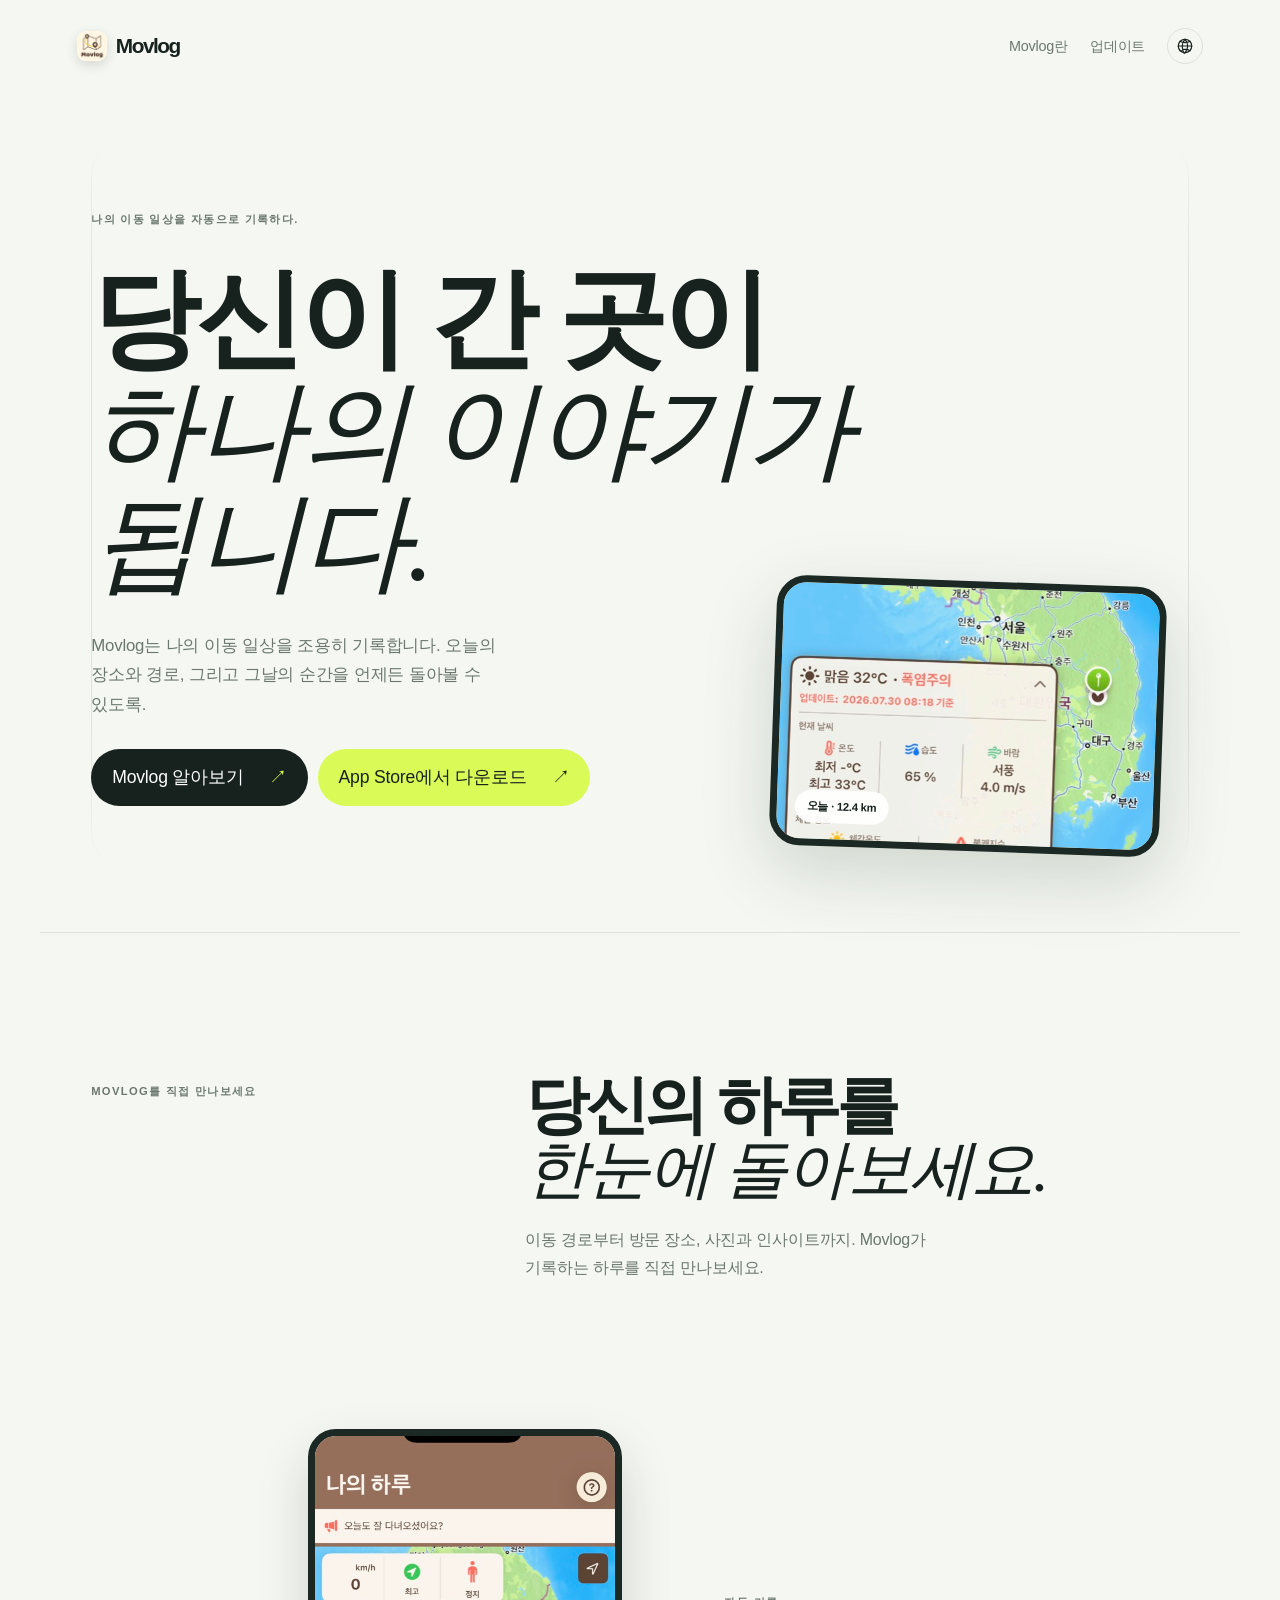
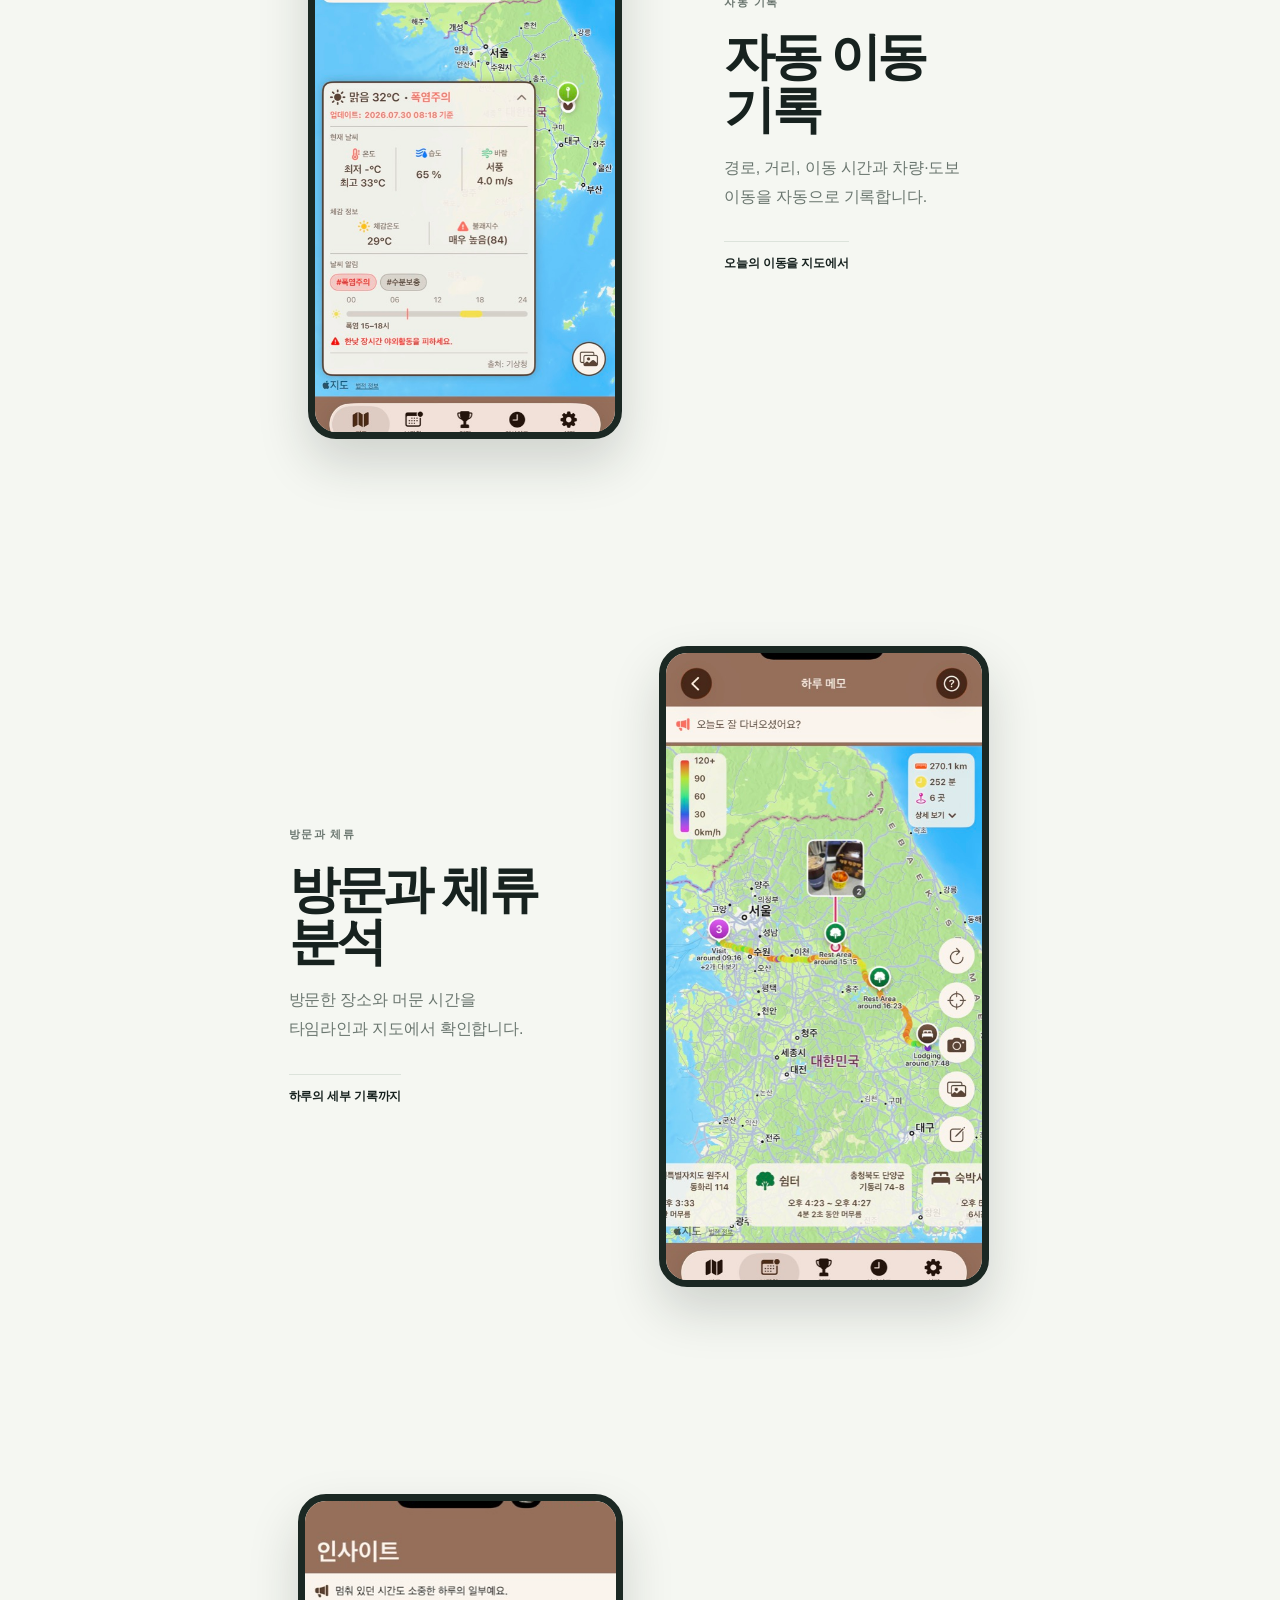
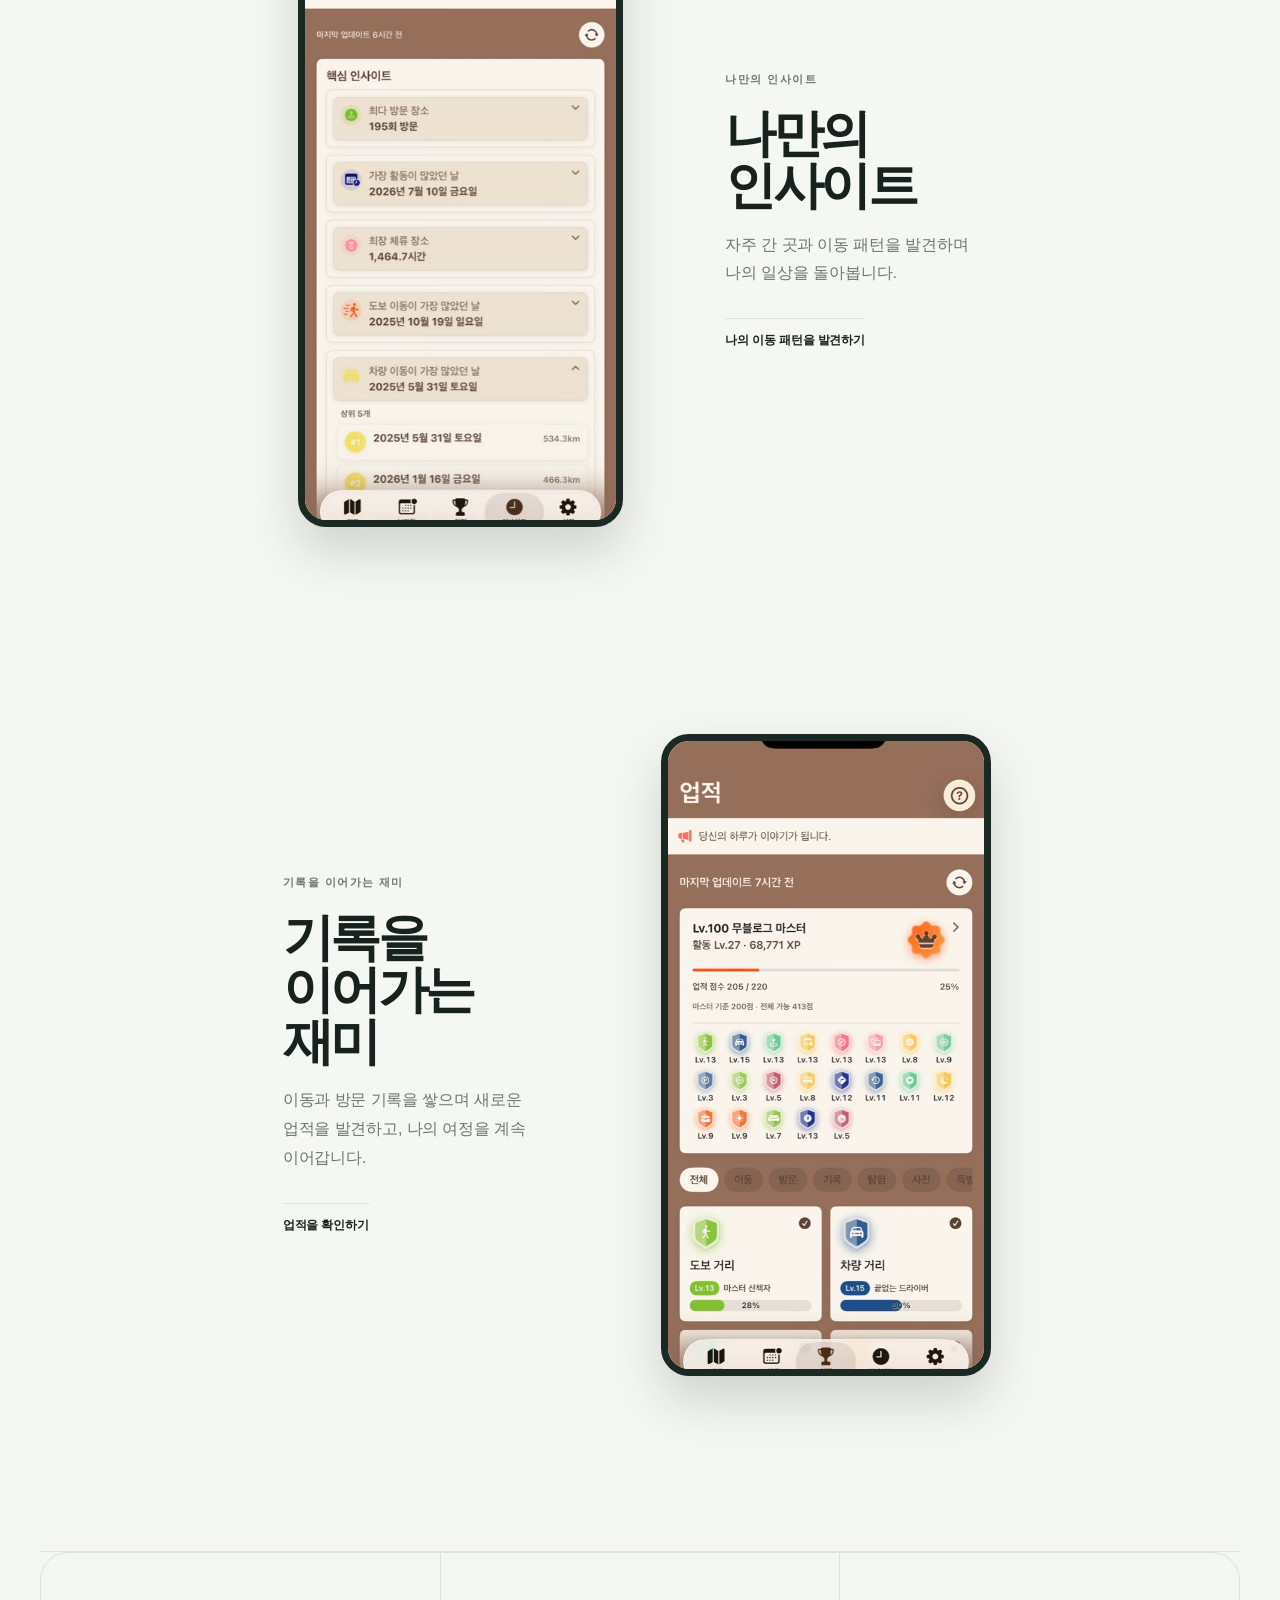
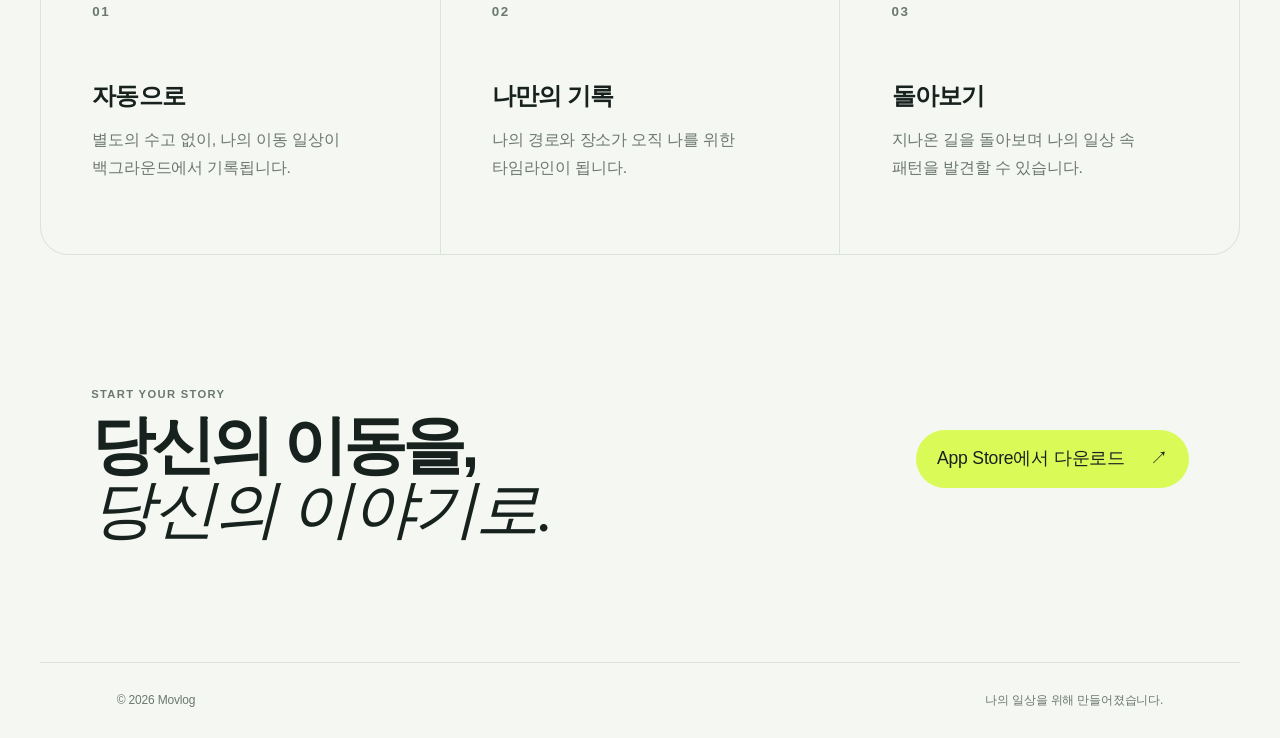
==== index.html @ 110355eb "Refresh typography styles" ====
<!doctype html>
<html lang="ko"><head><meta charset="utf-8"><meta name="viewport" content="width=device-width,initial-scale=1"><title>Movlog</title><meta name="description" content=""><link rel="stylesheet" href="styles.css?v=20"></head>
<body><header><a class="logo" href="/"><img src="assets/movlog-icon.png" alt="Movlog app icon"><span>Movlog</span></a><nav><a href="#about" data-i18n="nav.about">Movlog란</a><a href="/updates.html" data-i18n="nav.updates">업데이트</a><button id="language-toggle" type="button" aria-label="언어 변경" title="언어 변경"><svg viewBox="0 0 24 24" aria-hidden="true"><circle cx="12" cy="12" r="9"></circle><path d="M3 12h18M12 3c2.4 2.5 3.6 5.5 3.6 9s-1.2 6.5-3.6 9-3.6-6.5-3.6-9S9.6 5.5 12 3ZM5.2 5.8c2 1.2 4.3 1.8 6.8 1.8s4.8-.6 6.8-1.8M5.2 18.2c2-1.2 4.3-1.8 6.8-1.8s4.8.6 6.8 1.8"></path></svg><span class="sr-only">언어 변경</span></button></nav></header>
<main><section class="hero"><p class="eyebrow" data-i18n="hero.eyebrow">나의 이동 일상을 자동으로 기록하다.</p><h1 data-i18n="hero.title">당신이 간 곳이<br><i>하나의 이야기가 됩니다.</i></h1><p class="intro" data-i18n="hero.description">Movlog는 나의 이동 일상을 조용히 기록합니다.</p><div class="hero-actions"><a class="cta" href="#about"><span data-i18n="hero.cta">Movlog 알아보기</span> <span>↗</span></a><a class="cta store-cta" href="https://apps.apple.com/kr/app/id6744460107" target="_blank" rel="noopener"><span data-i18n="hero.download">App Store에서 다운로드</span> <span>↗</span></a></div><div class="hero-preview"><img src="assets/screenshots/movlog-main.jpg" alt="Movlog 메인 지도 화면"><div class="preview-badge" data-i18n="map.today">오늘의 이동 기록</div></div></section>
<section id="about" class="showcase story-flow">
<div class="story-intro"><p class="eyebrow" data-i18n="showcase.eyebrow">MOVLOG를 직접 만나보세요</p><h2 data-i18n="showcase.title">당신의 하루를<br><i>한눈에 돌아보세요.</i></h2><p data-i18n="showcase.description">이동 경로부터 방문 장소, 사진과 인사이트까지. Movlog가 기록하는 하루를 직접 만나보세요.</p></div>
<div class="story-list">
<article class="story-step">
<div class="story-media"><img src="assets/screenshots/movlog-main.jpg" alt="Movlog main map screen"></div>
<div class="story-copy"><p class="story-label" data-i18n="about.point1.label">AUTOMATIC TRACKING</p><h3 data-i18n="about.point1.title">자동 이동 기록</h3><p data-i18n="about.point1.description">경로, 거리, 이동 시간과 차량·도보 이동을 자동으로 기록합니다.</p><span class="story-caption" data-i18n="showcase.main">오늘의 이동을 지도에서</span></div>
</article>
<article class="story-step story-step-reverse">
<div class="story-media"><img src="assets/screenshots/movlog-details.jpg" alt="Movlog movement detail screen"></div>
<div class="story-copy"><p class="story-label" data-i18n="about.point2.label">VISIT & STAY</p><h3 data-i18n="about.point2.title">방문과 체류 분석</h3><p data-i18n="about.point2.description">방문한 장소와 머문 시간을 타임라인과 지도에서 확인합니다.</p><span class="story-caption" data-i18n="showcase.details">하루의 세부 기록까지</span></div>
</article>
<article class="story-step">
<div class="story-media"><img src="assets/screenshots/movlog-insights.jpg" alt="Movlog insights screen"></div>
<div class="story-copy"><p class="story-label" data-i18n="about.point3.label">PERSONAL INSIGHTS</p><h3 data-i18n="about.point3.title">나만의 인사이트</h3><p data-i18n="about.point3.description">자주 간 곳과 이동 패턴을 발견하며 나의 일상을 돌아봅니다.</p><span class="story-caption" data-i18n="showcase.insights">나의 이동 패턴을 발견하기</span></div>
</article>
<article class="story-step story-step-reverse">
<div class="story-media"><img src="assets/screenshots/movlog-achievements.jpg" alt="Movlog achievements screen"></div>
<div class="story-copy"><p class="story-label" data-i18n="about.point4.label">KEEP MOVING</p><h3 data-i18n="about.point4.title">기록을 이어가는 재미</h3><p data-i18n="about.point4.description">이동과 방문 기록을 쌓으며 새로운 업적을 발견하고, 나의 여정을 계속 이어갑니다.</p><span class="story-caption" data-i18n="showcase.achievements">업적을 확인하기</span></div>
</article>
</div>
</section>
<section class="features"><article><small>01</small><h3 data-i18n="features.automatic.title">자동으로</h3><p data-i18n="features.automatic.description">나의 이동 일상이 백그라운드에서 기록됩니다.</p></article><article><small>02</small><h3 data-i18n="features.personal.title">나만의 기록</h3><p data-i18n="features.personal.description">나의 경로와 장소가 타임라인이 됩니다.</p></article><article><small>03</small><h3 data-i18n="features.reflective.title">돌아보기</h3><p data-i18n="features.reflective.description">나의 일상 속 패턴을 발견할 수 있습니다.</p></article></section><section class="download-cta"><div><p class="eyebrow" data-i18n="download.eyebrow">START YOUR STORY</p><h2 data-i18n="download.title">당신의 이동을,<br><i>당신의 이야기로.</i></h2></div><a class="cta store-cta" href="https://apps.apple.com/kr/app/id6744460107" target="_blank" rel="noopener"><span data-i18n="download.button">App Store에서 다운로드</span><span>↗</span></a></section></main>
<footer><span>© 2026 Movlog</span><span data-i18n="footer.tagline">나의 일상을 위해 만들어졌습니다.</span></footer><script src="i18n.js"></script></body></html>
---- styles.css ----
:root{--ink:#17221f;--muted:#6b7770;--paper:#f5f7f2;--line:#dce3db;--lime:#dafa58}*{box-sizing:border-box}html{scroll-behavior:smooth}body{margin:0;background:var(--paper);color:var(--ink);font-family:Inter,-apple-system,BlinkMacSystemFont,"Helvetica Neue",Arial,sans-serif}header{display:flex;justify-content:space-between;padding:28px 6vw}header a{color:var(--muted);text-decoration:none;font-size:.9rem}.logo{font-size:1.3rem;font-weight:800;letter-spacing:-.07em;color:var(--ink)}.hero{max-width:1180px;margin:auto;padding:10vh 6vw 12vh;position:relative;min-height:690px}.eyebrow{font-size:.7rem;letter-spacing:.17em;font-weight:700;color:var(--muted)}h1{font-size:clamp(4rem,9vw,8.5rem);line-height:.88;letter-spacing:-.1em;margin:42px 0 32px}i{font-family:Georgia,serif;font-weight:400;letter-spacing:-.07em}.intro{max-width:440px;color:var(--muted);line-height:1.75;font-size:1.05rem}.hero-actions{display:flex;flex-wrap:wrap;gap:12px;margin-top:30px}.cta{display:inline-flex;gap:25px;padding:15px 21px;border-radius:99px;background:var(--ink);color:white;text-decoration:none;font-size:.9rem}.cta span{color:var(--lime);font-size:1.1rem}.store-cta{background:var(--lime);color:var(--ink)}.map{position:absolute;right:6vw;bottom:9vh;width:330px;height:220px;border-radius:28px;background:#dce9d8;overflow:hidden;box-shadow:0 18px 50px #243d2a20}.map:before,.map:after{content:"";position:absolute;border:1px solid #b8cdb9;border-radius:50%;width:420px;height:180px;left:-75px;top:15px;transform:rotate(24deg)}.map:after{width:280px;height:120px;left:120px;top:95px}.route{position:absolute;width:260px;height:110px;border:4px solid var(--ink);border-top-color:transparent;border-left-color:transparent;border-radius:50%;transform:rotate(-32deg);left:35px;top:42px}.pin{position:absolute;width:13px;height:13px;background:var(--lime);border:3px solid var(--ink);border-radius:50%;z-index:2}.one{left:48px;top:132px}.two{left:150px;top:58px}.three{right:35px;top:105px}.map label{position:absolute;z-index:2;background:#ffffffe0;padding:6px 9px;border-radius:99px;font-size:.68rem}.home{left:24px;bottom:27px}.today{right:16px;bottom:27px}.about{display:grid;grid-template-columns:1fr 1.3fr;gap:7vw;max-width:1060px;margin:auto;padding:110px 6vw;border-top:1px solid var(--line)}.about h2{font-size:clamp(2.7rem,5vw,5rem);line-height:.95;letter-spacing:-.08em;margin:0 0 30px}.about div p{max-width:480px;color:var(--muted);line-height:1.8}.features{display:grid;grid-template-columns:repeat(3,1fr);gap:1px;background:var(--line);border-block:1px solid var(--line)}article{background:var(--paper);padding:42px 6vw 55px}article small{color:var(--muted)}article h3{font-size:1.5rem;margin:45px 0 14px}article p{max-width:250px;color:var(--muted);line-height:1.7}footer{display:flex;justify-content:space-between;padding:28px 6vw;color:var(--muted);font-size:.75rem}nav{display:flex;align-items:center;gap:22px}#language-toggle{display:grid;place-items:center;width:36px;height:36px;border:1px solid var(--line);border-radius:50%;background:transparent;color:var(--ink);padding:8px;cursor:pointer}#language-toggle svg{width:18px;height:18px;fill:none;stroke:currentColor;stroke-width:1.6;stroke-linecap:round;stroke-linejoin:round}#language-toggle:hover{background:var(--ink);color:var(--paper)}.sr-only{position:absolute;width:1px;height:1px;padding:0;margin:-1px;overflow:hidden;clip:rect(0,0,0,0);white-space:nowrap;border:0}.updates-page{max-width:900px;margin:auto;padding:10vh 6vw 12vh}.updates-page h1{font-size:clamp(3.5rem,8vw,7rem);margin:40px 0 25px}.updates-intro{color:var(--muted);line-height:1.7;max-width:440px;margin-bottom:70px}.update-card{border-top:1px solid var(--line);padding:32px 0 42px}.update-card.latest{border-top:4px solid var(--ink)}.update-meta{display:flex;justify-content:space-between;color:var(--muted);font-size:.78rem;letter-spacing:.08em}.update-meta strong{color:var(--ink)}.update-card h2{font-size:clamp(1.7rem,3vw,2.6rem);letter-spacing:-.06em;margin:22px 0}.update-card ul{margin:0;padding-left:1.2em;color:var(--muted);line-height:1.9}.update-card li{padding-left:.3em}@media(max-width:800px){.hero{min-height:auto;padding-top:8vh}.map{position:relative;right:auto;bottom:auto;width:100%;margin-top:70px}.about{grid-template-columns:1fr;padding-block:80px}.features{grid-template-columns:1fr}article{padding:35px 6vw}.updates-page{padding-top:7vh}.update-meta{font-size:.7rem}}
/* Changelog redesign */
.updates-page{max-width:1040px}
.updates-intro{margin-bottom:68px}
#updates-list{position:relative}
.update-card{position:relative;border:0;padding:0}
.update-card.latest{padding:34px 38px 38px;border:1px solid var(--ink);border-radius:28px;background:var(--ink);color:var(--paper);box-shadow:12px 14px 0 var(--lime);margin:0 12px 92px 0}
.update-topline,.update-meta{display:flex;align-items:center;justify-content:space-between;gap:20px;font-size:.72rem;letter-spacing:.13em;text-transform:uppercase}
.update-topline time,.update-meta time{color:var(--muted);letter-spacing:.02em}
.update-card.latest .update-topline time{color:#b7c0b9}
.update-kicker{color:var(--lime);font-weight:800}
.update-heading{display:flex;justify-content:space-between;align-items:flex-end;gap:24px;margin-top:66px}
.update-version{display:block;color:var(--lime);font-size:.9rem;font-weight:800;letter-spacing:.08em}
.update-card.latest h2{font-size:clamp(2.2rem,5vw,4.5rem);line-height:.95;letter-spacing:-.08em;margin:14px 0 0;max-width:680px}
.update-symbol{display:grid;place-items:center;width:52px;height:52px;border:1px solid #607064;border-radius:50%;color:var(--lime);font-size:1.5rem;flex:none}
.update-tags{display:flex;flex-wrap:wrap;gap:8px;margin-top:30px}
.update-tags span{padding:7px 10px;border:1px solid #607064;border-radius:999px;color:#d6dfd6;font-size:.65rem;letter-spacing:.1em}
.update-card.latest .update-body{border-top:1px solid #435147;margin-top:30px;padding-top:25px}
.update-body ul{margin:0;padding:0;list-style:none;display:grid;grid-template-columns:repeat(2,minmax(0,1fr));gap:10px 30px;color:var(--muted);line-height:1.65}
.update-card.latest .update-body ul{color:#d6dfd6}
.update-body li{position:relative;padding-left:18px}
.update-body li:before{content:"";position:absolute;left:0;top:.7em;width:5px;height:5px;border-radius:50%;background:var(--lime)}
.timeline-item{display:grid;grid-template-columns:32px 1fr;gap:20px;padding-bottom:42px}
.timeline-item:before{content:"";position:absolute;left:15px;top:0;bottom:0;width:1px;background:var(--line)}
.update-marker{position:relative;z-index:1;width:11px;height:11px;margin:5px auto 0;border:3px solid var(--paper);border-radius:50%;background:var(--ink);box-shadow:0 0 0 1px var(--ink)}
.update-card-inner{border-bottom:1px solid var(--line);padding:0 0 34px}
.update-meta strong{color:var(--ink);font-size:.82rem;letter-spacing:.06em}
.update-card-inner h2{font-size:clamp(1.5rem,3vw,2.3rem);letter-spacing:-.07em;margin:16px 0 18px}
.update-toggle{display:inline-flex;align-items:center;gap:12px;border:0;background:none;padding:0;color:var(--muted);font:inherit;font-size:.78rem;cursor:pointer}
.update-toggle:hover{color:var(--ink)}
.update-toggle span:last-child{display:grid;place-items:center;width:21px;height:21px;border:1px solid currentColor;border-radius:50%;font-size:1rem;line-height:1}
.timeline-item .update-body{margin-top:22px}
@media(max-width:800px){
  .update-card.latest{padding:25px 22px 26px;margin-right:7px;margin-bottom:67px;border-radius:22px;box-shadow:7px 8px 0 var(--lime)}
  .update-heading{align-items:flex-start;margin-top:48px}
  .update-card.latest h2{font-size:clamp(2rem,11vw,3.2rem)}
  .update-symbol{width:42px;height:42px;font-size:1.1rem}
  .update-body ul{grid-template-columns:1fr}
  .timeline-item{grid-template-columns:24px 1fr;gap:14px}
  .timeline-item:before{left:11px}
}


/* Typography stability */
:root{
  --font-sans:"Pretendard","Apple SD Gothic Neo","Noto Sans KR",-apple-system,BlinkMacSystemFont,"Segoe UI",sans-serif;
  --font-display:"Pretendard","Apple SD Gothic Neo","Noto Sans KR",-apple-system,BlinkMacSystemFont,"Segoe UI",sans-serif;
}
html{font-size:16px}
body{
  font-family:var(--font-sans);
  font-weight:450;
  letter-spacing:-.012em;
  line-height:1.55;
  -webkit-font-smoothing:antialiased;
  text-rendering:optimizeLegibility;
}
h1,h2,h3,p,ul{overflow-wrap:break-word}
h1,h2,h3{
  font-family:var(--font-display);
  font-weight:750;
  letter-spacing:-.045em;
  line-height:1.08;
}
i{
  font-family:"Iowan Old Style","Apple SD Gothic Neo","Noto Sans KR",Georgia,serif;
  font-weight:500;
  letter-spacing:-.035em;
}
.eyebrow{
  letter-spacing:.12em;
  line-height:1.4;
}
.intro,.about div p,.updates-intro,article p{
  line-height:1.75;
  letter-spacing:-.01em;
}
.about h2{letter-spacing:-.055em;line-height:1.08}
.features article h3{letter-spacing:-.035em;line-height:1.2}
.updates-page h1{letter-spacing:-.055em;line-height:1.02}
.update-card.latest h2{
  letter-spacing:-.055em;
  line-height:1.08;
  word-break:keep-all;
}
.update-card-inner h2{
  letter-spacing:-.045em;
  line-height:1.18;
  word-break:keep-all;
}
.update-body,.update-body li{
  line-height:1.75;
  letter-spacing:-.012em;
  word-break:keep-all;
}
.update-meta,.update-topline,.update-toggle{
  letter-spacing:.02em;
  line-height:1.4;
}
@media(max-width:800px){
  h1{line-height:1.02}
  .hero h1{font-size:clamp(3.2rem,15vw,5.5rem);letter-spacing:-.055em}
  .updates-page h1{font-size:clamp(3rem,13vw,5rem);line-height:1.02}
  .update-card.latest h2{line-height:1.1}
}


.update-tags.compact{margin-top:-4px;margin-bottom:22px}
.update-tags.compact span{border-color:var(--line);color:var(--muted);background:transparent;padding:5px 8px;font-size:.6rem}

/* Historical tag chips */
.timeline-item .update-card-inner h2{margin:0 0 20px}
.update-tags.compact{
  display:flex;
  flex-wrap:wrap;
  gap:6px;
  margin:12px 0 15px;
}
.update-tags.compact span{
  border:1px solid #d9e3d6;
  border-radius:999px;
  background:#eaf1df;
  color:#526451;
  padding:5px 9px;
  font-size:.61rem;
  font-weight:700;
  letter-spacing:.04em;
  line-height:1.2;
}
.update-toggle{margin-top:0}
@media(max-width:800px){
  .update-tags.compact{margin-top:10px;margin-bottom:14px}
  .timeline-item .update-card-inner h2{margin-bottom:18px}
}

/* Sticky update legend */
.updates-layout{display:grid;grid-template-columns:minmax(0,1fr) 210px;gap:70px;align-items:start}
.updates-content{min-width:0}
.updates-legend{position:sticky;top:28px;padding:22px 0 8px;border-top:2px solid var(--ink)}
.legend-label{margin:0 0 14px;color:var(--muted);font-size:.65rem;font-weight:800;letter-spacing:.14em}
.updates-legend h2{margin:0 0 25px;font-size:1.25rem;letter-spacing:-.04em}
.legend-list{display:grid;gap:16px}
.legend-item{display:grid;gap:7px}
.legend-item p{margin:0;color:var(--muted);font-size:.78rem;line-height:1.45;letter-spacing:-.01em}
.legend-chip{display:inline-flex;align-items:center;justify-content:center;width:max-content;padding:5px 9px;border:1px solid #d9e3d6;border-radius:999px;background:#eaf1df;color:#526451;font-size:.59rem;font-weight:800;letter-spacing:.05em;line-height:1.2}
.legend-chip.new{background:var(--lime);border-color:var(--lime);color:var(--ink)}
.legend-chip.fixed{background:#f1e5df;border-color:#ead5cb;color:#8b5543}
@media(max-width:800px){
  .updates-layout{display:flex;flex-direction:column;gap:32px}
  .updates-legend{position:static;order:-1;width:100%;padding:18px 0 20px;border-top:1px solid var(--line);border-bottom:1px solid var(--line)}
  .updates-legend h2{margin-bottom:16px;font-size:1.1rem}
  .legend-list{display:flex;gap:8px;overflow-x:auto;padding-bottom:3px}
  .legend-item{display:flex;align-items:center;gap:7px;flex:none}
  .legend-item p{display:none}
  .legend-chip{white-space:nowrap}
}

/* Give the timeline more room with a left rail */
.updates-page{max-width:1200px;padding-left:4vw;padding-right:4vw}
.updates-layout{grid-template-columns:180px minmax(0,1fr);gap:52px}
.updates-legend{grid-column:1;grid-row:1}
.updates-content{grid-column:2;grid-row:1}
@media(max-width:800px){
  .updates-page{padding-left:6vw;padding-right:6vw}
  .updates-layout{display:flex;gap:32px}
  .updates-legend{grid-column:auto;grid-row:auto}
  .updates-content{grid-column:auto;grid-row:auto}
}

@media(max-width:800px){
  .legend-list{display:grid;grid-template-columns:repeat(2,minmax(0,1fr));gap:14px 12px;overflow:visible}
  .legend-item{display:grid;align-items:start;gap:6px;min-width:0}
  .legend-item p{display:block;font-size:.68rem;line-height:1.4}
  .legend-chip{font-size:.58rem}
}
@media(max-width:380px){
  .legend-list{grid-template-columns:1fr}
}

.home-link{display:grid;place-items:center;width:36px;height:36px;border:1px solid var(--line);border-radius:50%;color:var(--ink)!important}
.home-link svg{width:18px;height:18px;fill:none;stroke:currentColor;stroke-width:1.6;stroke-linecap:round;stroke-linejoin:round}
.home-link:hover{background:var(--ink);color:var(--paper)!important}

/* Landing page polish */
header{max-width:1280px;margin:0 auto;border-bottom:1px solid transparent}
.hero{
  max-width:1200px;
  min-height:720px;
  padding:12vh 4vw 14vh;
  isolation:isolate;
}
.hero:before{
  content:"";
  position:absolute;
  z-index:-1;
  inset:5vh 4vw 7vh;
  border:1px solid var(--line);
  border-radius:36px;
  background-image:linear-gradient(to right,transparent 49.8%,rgba(220,227,219,.42) 50%,transparent 50.2%),linear-gradient(to bottom,transparent 49.8%,rgba(220,227,219,.42) 50%,transparent 50.2%);
  background-size:120px 120px;
  mask-image:linear-gradient(to bottom,transparent,black 18%,black 80%,transparent);
}
.hero h1{max-width:760px;margin-top:36px;font-size:clamp(4rem,8.5vw,8rem);line-height:1.02}
.hero .intro{max-width:420px;font-size:1.05rem}
.hero-actions{gap:10px}
.cta{transition:transform .2s ease,box-shadow .2s ease,background .2s ease}
.cta:hover{transform:translateY(-3px);box-shadow:0 12px 24px rgba(23,34,31,.14)}
.store-cta:hover{background:#e6ff70}
.map{
  width:390px;
  height:270px;
  border:1px solid rgba(23,34,31,.12);
  box-shadow:0 24px 70px rgba(36,61,42,.16);
  transition:transform .3s ease,box-shadow .3s ease;
}
.map:hover{transform:translateY(-6px) rotate(1deg);box-shadow:0 30px 80px rgba(36,61,42,.2)}
.about{max-width:1200px;padding:130px 4vw}
.about h2{max-width:700px}
.features{max-width:1200px;margin:0 auto;border:1px solid var(--line);border-radius:28px;overflow:hidden}
.features article{min-height:290px;padding:46px 4vw 56px;transition:background .2s ease,transform .2s ease}
.features article:hover{background:#eef3e9;transform:translateY(-3px)}
.features article small{font-weight:800;letter-spacing:.12em}
.features article h3{margin-top:58px}
footer{max-width:1200px;margin:0 auto;border-top:1px solid var(--line)}
@media(max-width:800px){
  .hero{padding:8vh 6vw 10vh}
  .hero:before{inset:3vh 6vw 5vh;border-radius:24px;background-size:80px 80px}
  .hero h1{margin-top:30px}
  .map{width:100%;height:230px}
  .about{padding:90px 6vw}
  .features{margin:0 6vw;border-radius:22px}
  .features article{min-height:220px;padding:34px 7vw 42px}
  .features article h3{margin-top:40px}
  footer{margin:0 6vw}
}

/* App showcase and download CTA */
.hero-brand{display:flex;align-items:center;gap:10px;margin-bottom:28px;font-size:1rem;font-weight:800;letter-spacing:-.04em}
.hero-brand img{width:34px;height:34px;border-radius:10px;box-shadow:0 5px 14px rgba(23,34,31,.16)}
.showcase{display:grid;grid-template-columns:minmax(260px,.72fr) minmax(0,1.28fr);gap:6vw;align-items:center;max-width:1200px;margin:0 auto;padding:125px 4vw;border-block:1px solid var(--line)}
.showcase-copy h2,.download-cta h2{font-size:clamp(2.8rem,5vw,5.5rem);line-height:1;letter-spacing:-.07em;margin:26px 0}
.showcase-copy>p:not(.eyebrow){max-width:380px;color:var(--muted);line-height:1.75;margin-bottom:30px}
.screenshot-rail{display:flex;align-items:flex-end;gap:18px;min-width:0;padding:25px 0 18px 18px}
.app-shot{position:relative;margin:0;flex:1;min-width:0}
.app-shot img{display:block;width:100%;aspect-ratio:9/19.5;object-fit:cover;border:7px solid #1b2823;border-radius:24px;box-shadow:0 18px 38px rgba(23,34,31,.17);transition:transform .25s ease,box-shadow .25s ease}
.app-shot:hover img{transform:translateY(-8px);box-shadow:0 28px 48px rgba(23,34,31,.23)}
.shot-archive{transform:translateY(-28px)}
.shot-details{transform:translateY(-10px)}
.app-shot figcaption{margin-top:13px;color:var(--muted);font-size:.68rem;line-height:1.4;text-align:center;letter-spacing:-.01em}
.download-cta{display:flex;justify-content:space-between;align-items:center;gap:32px;max-width:1200px;margin:0 auto;padding:120px 4vw}
.download-cta h2{margin:0}
.download-cta .cta{flex:none}
@media(max-width:800px){
  .hero-brand{margin-bottom:20px}
  .showcase{display:block;padding:90px 6vw}
  .showcase-copy h2,.download-cta h2{font-size:clamp(2.7rem,12vw,4.5rem)}
  .screenshot-rail{gap:10px;padding:35px 0 10px}
  .app-shot img{border-width:5px;border-radius:17px}
  .shot-archive{transform:translateY(-18px)}
  .shot-details{transform:translateY(-7px)}
  .app-shot figcaption{font-size:.58rem}
  .download-cta{display:block;padding:90px 6vw}
  .download-cta .cta{margin-top:34px}
}

.home-link{display:inline-flex;align-items:center;justify-content:center;gap:7px;width:auto;padding:0 12px}
.home-label{font-size:.75rem;font-weight:700;letter-spacing:-.02em}
@media(max-width:800px){
  .home-link{width:36px;padding:0}
  .home-label{display:none}
}

/* Icon button shape rules */
.home-link{border-radius:999px}
#language-toggle{border-radius:50%}
@media(max-width:800px){
  .home-link{border-radius:50%}
}

/* CTA text and arrow contrast */
.cta>span:first-child{color:inherit}
.cta>span:last-child{color:var(--lime)}
.store-cta>span:first-child,.store-cta>span:last-child{color:var(--ink)}

/* Real app preview in hero */
.hero-preview{position:absolute;right:6vw;bottom:9vh;width:390px;height:270px;border:7px solid #1b2823;border-radius:30px;overflow:hidden;background:#dce9d8;box-shadow:0 24px 70px rgba(36,61,42,.18);transform:rotate(2deg);transition:transform .3s ease,box-shadow .3s ease}
.hero-preview:hover{transform:rotate(0) translateY(-6px);box-shadow:0 32px 82px rgba(36,61,42,.23)}
.hero-preview img{display:block;width:100%;height:100%;object-fit:cover;object-position:center 48%}
.preview-badge{position:absolute;left:18px;bottom:16px;padding:8px 12px;border-radius:999px;background:rgba(255,255,255,.92);color:var(--ink);font-size:.7rem;font-weight:700;letter-spacing:-.02em}
@media(max-width:800px){
  .hero-preview{position:relative;right:auto;bottom:auto;width:100%;height:260px;margin-top:70px;transform:rotate(1deg)}
}

.logo{display:inline-flex;align-items:center;gap:9px}
.logo img{width:30px;height:30px;border-radius:9px;box-shadow:0 4px 12px rgba(23,34,31,.14)}
.logo span{font-size:1.3rem;font-weight:800;letter-spacing:-.07em;color:var(--ink)}

/* About Movlog feature points */
.about-copy>p{max-width:580px}
.about-points{display:grid;grid-template-columns:repeat(3,1fr);gap:1px;margin-top:55px;border-top:1px solid var(--line);background:var(--line)}
.about-points article{padding:24px 20px 0 0;background:var(--paper)}
.about-points article span{color:var(--muted);font-size:.68rem;font-weight:800;letter-spacing:.12em}
.about-points h3{margin:28px 0 10px;font-size:1.2rem;letter-spacing:-.04em}
.about-points p{margin:0;color:var(--muted);font-size:.82rem;line-height:1.65}
@media(max-width:800px){
  .about-points{grid-template-columns:1fr;margin-top:38px}
  .about-points article{padding:22px 0;border-bottom:1px solid var(--line)}
  .about-points article:last-child{border-bottom:0}
}

/* Feature story screenshots */
.about-point-shot{
  margin:0 0 24px;
  overflow:hidden;
  border:1px solid var(--line);
  border-radius:20px;
  background:#dce9d8;
  aspect-ratio:9/13;
  box-shadow:0 14px 30px rgba(23,34,31,.10);
}
.about-point-shot img{
  display:block;
  width:100%;
  height:100%;
  object-fit:cover;
  object-position:center;
  transition:transform .3s ease;
}
.about-points article:hover .about-point-shot img{transform:scale(1.04)}
.about-points article{padding-right:24px}
@media(max-width:800px){
  .about-point-shot{
    max-height:300px;
    aspect-ratio:16/10;
    border-radius:16px;
    margin-bottom:20px;
  }
  .about-point-shot img{object-position:center 38%}
  .about-points article{padding-right:0}
}

/* Keep the mobile tag guide available while browsing the changelog */
@media(max-width:800px){
  .updates-legend{
    position:sticky;
    top:0;
    z-index:10;
    align-self:stretch;
    width:100%;
    margin:0;
    padding:14px 0 16px;
    background:color-mix(in srgb,var(--paper) 94%,transparent);
    -webkit-backdrop-filter:blur(14px);
    backdrop-filter:blur(14px);
    box-shadow:0 8px 18px rgba(23,34,31,.06);
  }
  .updates-legend h2{margin-bottom:14px}
}

.shot-achievements{transform:translateY(-20px)}
@media(max-width:800px){.shot-achievements{transform:translateY(-12px)}}

/* Landing page story flow */
.story-flow{
  display:block;
  max-width:1200px;
  padding:140px 4vw 120px;
  border-block:1px solid var(--line);
}
.story-intro{
  display:grid;
  grid-template-columns:minmax(220px,.7fr) minmax(0,1.3fr);
  column-gap:6vw;
  align-items:end;
  margin-bottom:105px;
}
.story-intro .eyebrow{grid-column:1;align-self:start}
.story-intro h2{grid-column:2;font-size:clamp(2.8rem,5vw,5.5rem);line-height:1;letter-spacing:-.07em;margin:0 0 24px}
.story-intro>p:last-child{grid-column:2;max-width:430px;color:var(--muted);line-height:1.75;margin:0}
.story-list{display:grid;gap:110px}
.story-step{
  display:grid;
  grid-template-columns:minmax(260px,.95fr) minmax(220px,.75fr);
  gap:8vw;
  align-items:center;
  max-width:980px;
  margin:0 auto;
}
.story-step-reverse{grid-template-columns:minmax(220px,.75fr) minmax(260px,.95fr)}
.story-step-reverse .story-media{grid-column:2;grid-row:1}
.story-step-reverse .story-copy{grid-column:1;grid-row:1}
.story-media{position:relative;max-width:330px;margin:auto}
.story-media img{
  display:block;
  width:100%;
  aspect-ratio:9/17.5;
  object-fit:cover;
  object-position:center;
  border:7px solid #1b2823;
  border-radius:28px;
  box-shadow:0 24px 50px rgba(23,34,31,.17);
}
.story-index{
  position:absolute;
  left:-20px;
  top:28px;
  display:grid;
  place-items:center;
  width:48px;
  height:48px;
  border:1px solid var(--ink);
  border-radius:50%;
  background:var(--lime);
  color:var(--ink);
  font-size:.75rem;
  font-weight:850;
  letter-spacing:.08em;
}
.story-copy{max-width:360px}
.story-label{
  margin:0 0 20px;
  color:var(--muted);
  font-size:.66rem;
  font-weight:800;
  letter-spacing:.14em;
}
.story-copy h3{
  margin:0 0 18px;
  font-size:clamp(2rem,4vw,4rem);
  line-height:1.02;
  letter-spacing:-.07em;
}
.story-copy>p:not(.story-label){margin:0;color:var(--muted);line-height:1.8}
.story-caption{
  display:inline-flex;
  margin-top:30px;
  padding-top:12px;
  border-top:1px solid var(--line);
  color:var(--ink);
  font-size:.75rem;
  font-weight:700;
}
.features{margin-top:0}
@media(max-width:800px){
  .story-flow{padding:90px 6vw 85px}
  .story-intro{display:block;margin-bottom:70px}
  .story-intro h2{font-size:clamp(2.7rem,12vw,4.5rem);margin:24px 0}
  .story-list{gap:78px}
  .story-step,.story-step-reverse{
    display:grid;
    grid-template-columns:1fr;
    gap:32px;
    max-width:430px;
  }
  .story-step-reverse .story-media,.story-step-reverse .story-copy{
    grid-column:auto;
    grid-row:auto;
  }
  .story-media{width:min(72vw,290px)}
  .story-media img{border-width:5px;border-radius:22px}
  .story-index{left:-14px;top:20px;width:42px;height:42px;font-size:.68rem}
  .story-copy{max-width:none}
  .story-copy h3{font-size:clamp(2.1rem,10vw,3.3rem)}
  .story-caption{margin-top:22px}
}

/* Keep Korean copy readable at word boundaries */
h1,h2,h3,p,li,figcaption,.cta,.story-label,.story-caption{
  word-break:keep-all;
  overflow-wrap:break-word;
}
.story-copy>p:not(.story-label),
.about-copy>p,
.showcase-copy>p:not(.eyebrow),
.updates-intro{
  word-break:keep-all;
}
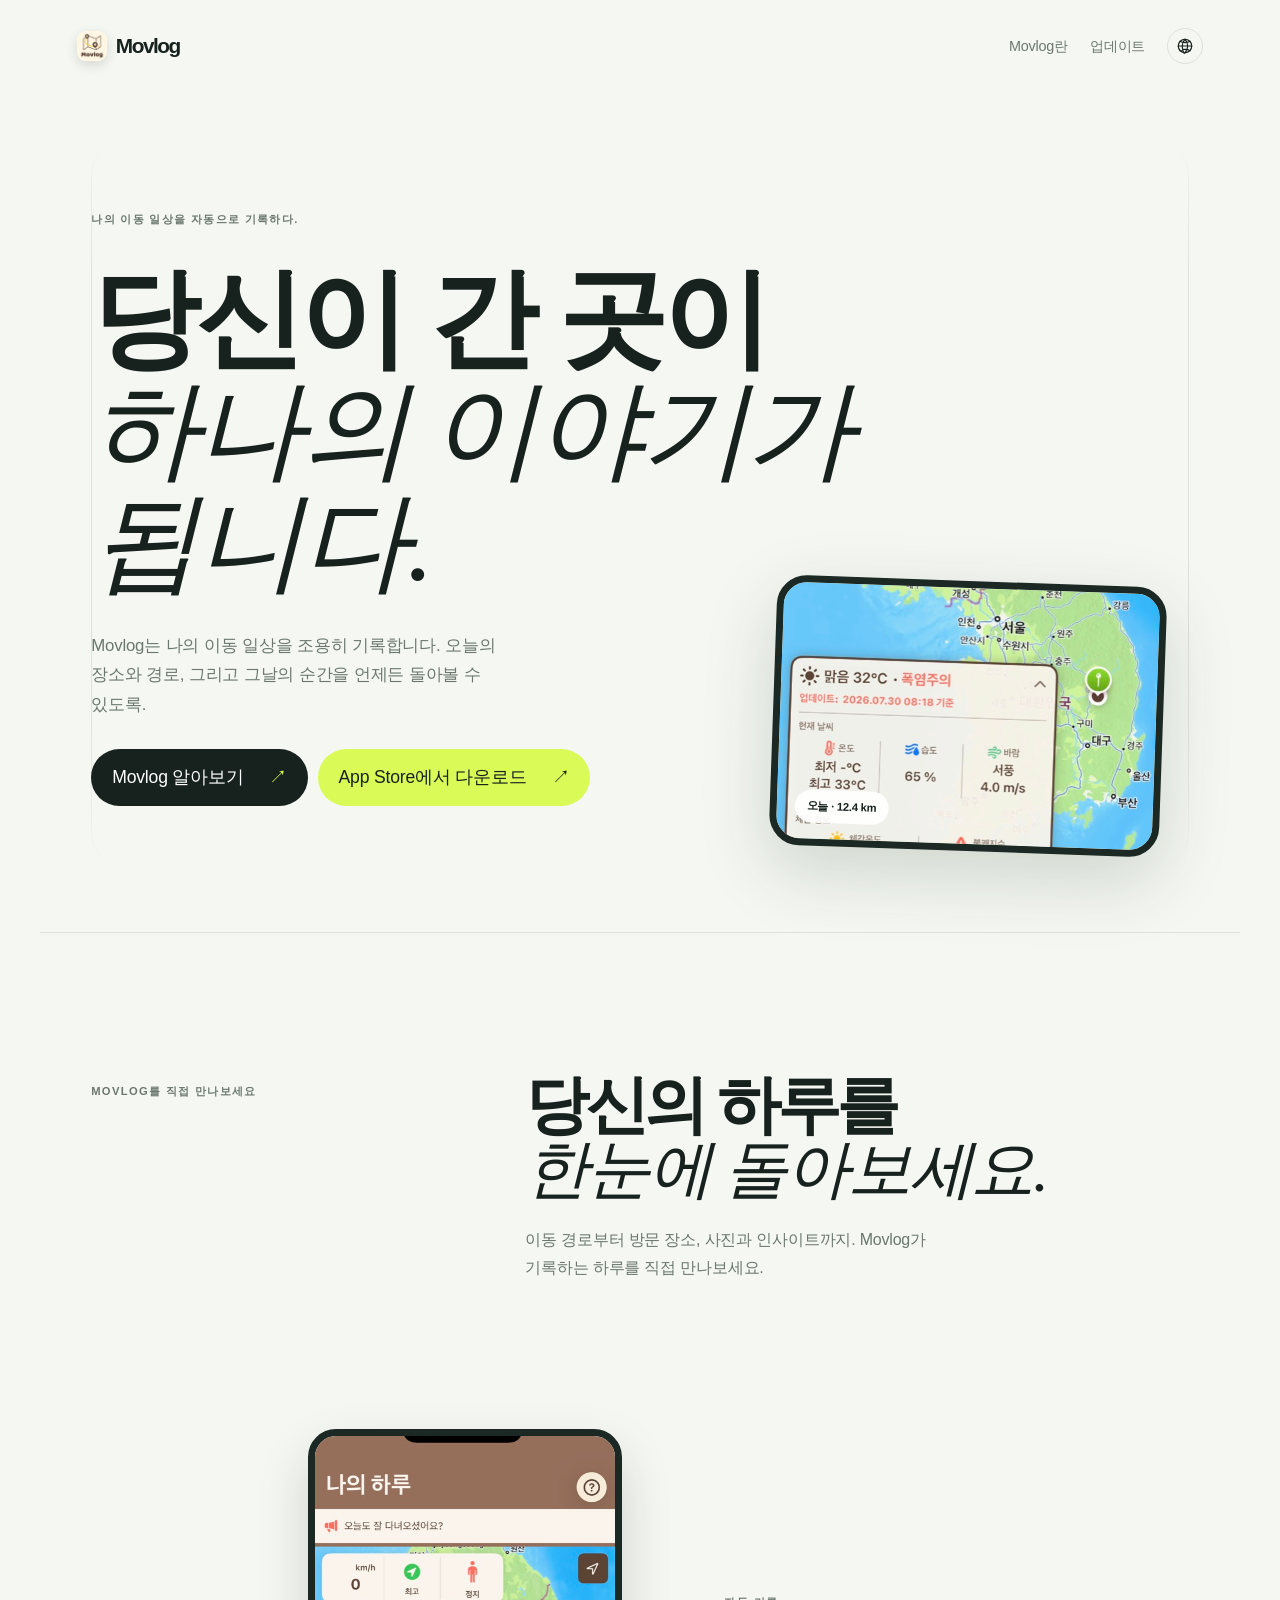
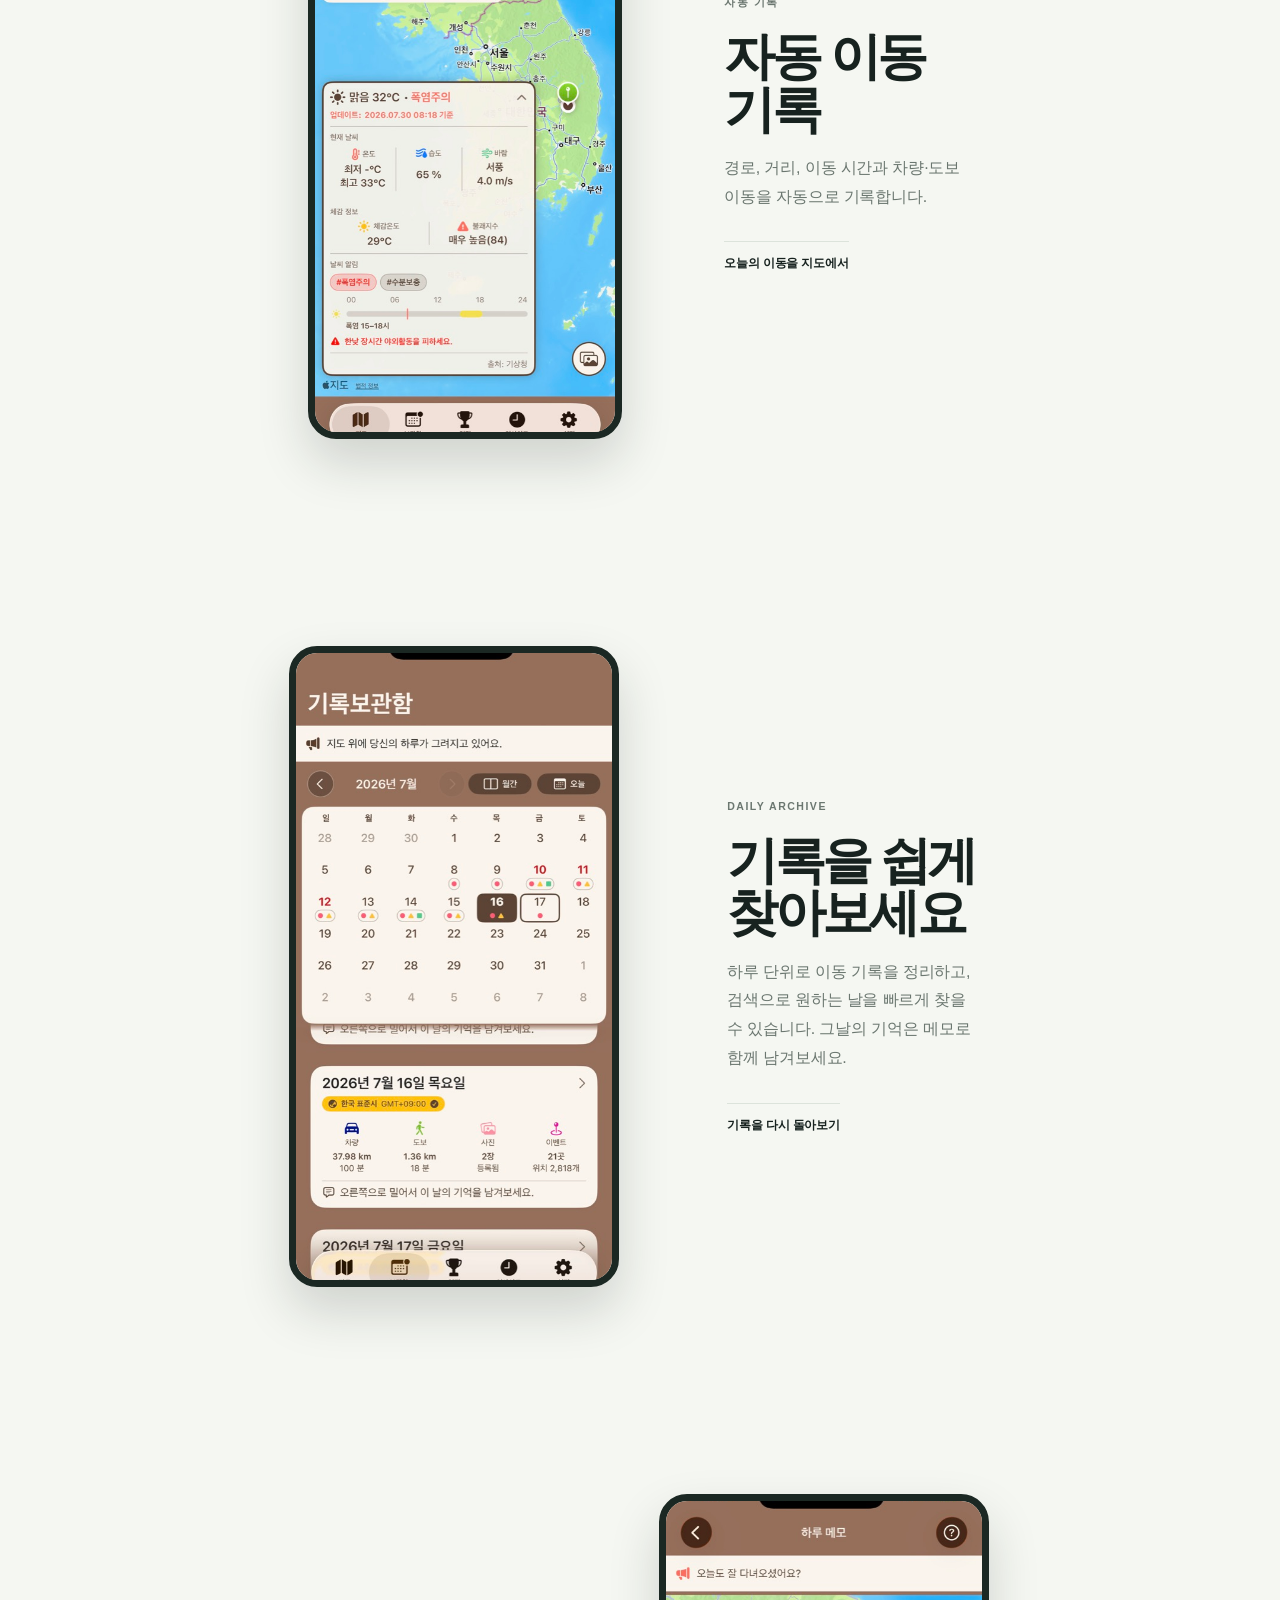
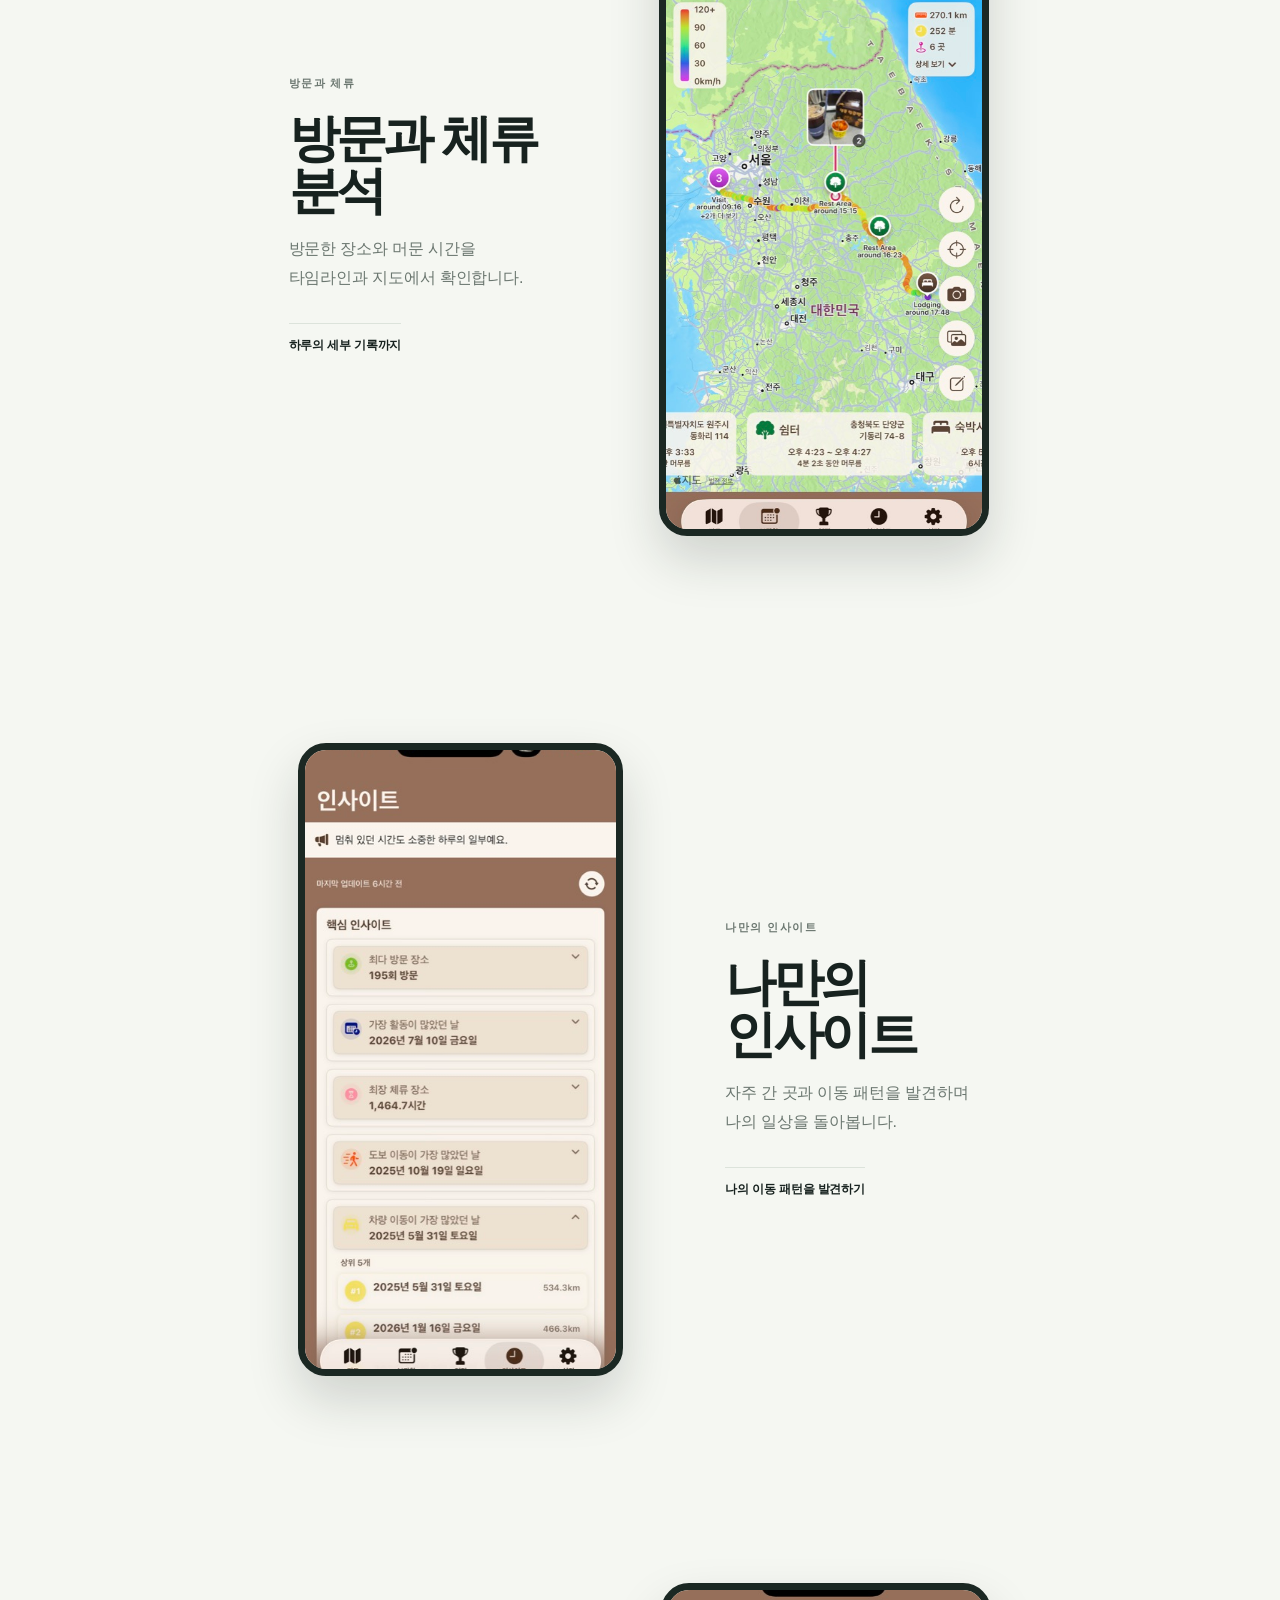
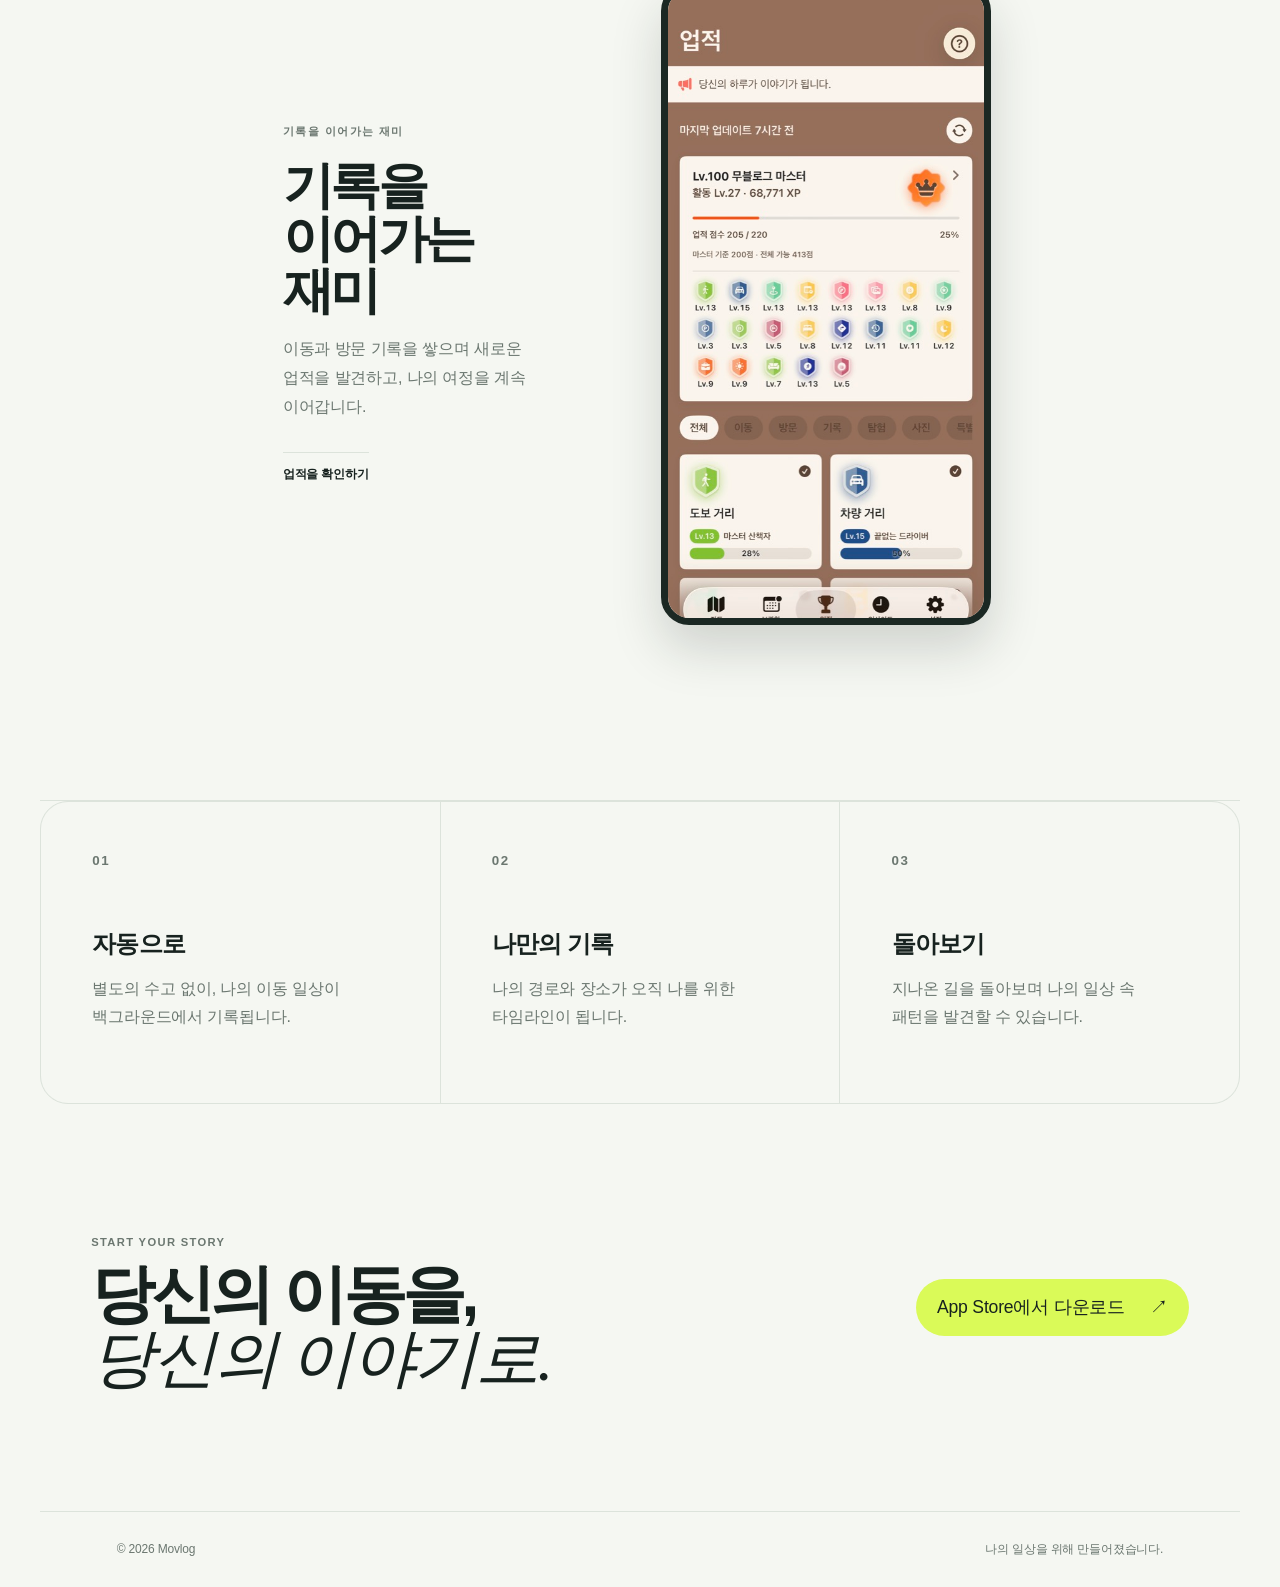
==== commit c068f952: "Add daily archive story section" ====
--- a/index.html
+++ b/index.html
@@ -1,5 +1,5 @@
 <!doctype html>
-<html lang="ko"><head><meta charset="utf-8"><meta name="viewport" content="width=device-width,initial-scale=1"><title>Movlog</title><meta name="description" content=""><link rel="stylesheet" href="styles.css?v=20"></head>
+<html lang="ko"><head><meta charset="utf-8"><meta name="viewport" content="width=device-width,initial-scale=1"><title>Movlog</title><meta name="description" content=""><link rel="stylesheet" href="styles.css?v=21"></head>
 <body><header><a class="logo" href="/"><img src="assets/movlog-icon.png" alt="Movlog app icon"><span>Movlog</span></a><nav><a href="#about" data-i18n="nav.about">Movlog란</a><a href="/updates.html" data-i18n="nav.updates">업데이트</a><button id="language-toggle" type="button" aria-label="언어 변경" title="언어 변경"><svg viewBox="0 0 24 24" aria-hidden="true"><circle cx="12" cy="12" r="9"></circle><path d="M3 12h18M12 3c2.4 2.5 3.6 5.5 3.6 9s-1.2 6.5-3.6 9-3.6-6.5-3.6-9S9.6 5.5 12 3ZM5.2 5.8c2 1.2 4.3 1.8 6.8 1.8s4.8-.6 6.8-1.8M5.2 18.2c2-1.2 4.3-1.8 6.8-1.8s4.8.6 6.8 1.8"></path></svg><span class="sr-only">언어 변경</span></button></nav></header>
 <main><section class="hero"><p class="eyebrow" data-i18n="hero.eyebrow">나의 이동 일상을 자동으로 기록하다.</p><h1 data-i18n="hero.title">당신이 간 곳이<br><i>하나의 이야기가 됩니다.</i></h1><p class="intro" data-i18n="hero.description">Movlog는 나의 이동 일상을 조용히 기록합니다.</p><div class="hero-actions"><a class="cta" href="#about"><span data-i18n="hero.cta">Movlog 알아보기</span> <span>↗</span></a><a class="cta store-cta" href="https://apps.apple.com/kr/app/id6744460107" target="_blank" rel="noopener"><span data-i18n="hero.download">App Store에서 다운로드</span> <span>↗</span></a></div><div class="hero-preview"><img src="assets/screenshots/movlog-main.jpg" alt="Movlog 메인 지도 화면"><div class="preview-badge" data-i18n="map.today">오늘의 이동 기록</div></div></section>
 <section id="about" class="showcase story-flow">
@@ -8,6 +8,10 @@
 <article class="story-step">
 <div class="story-media"><img src="assets/screenshots/movlog-main.jpg" alt="Movlog main map screen"></div>
 <div class="story-copy"><p class="story-label" data-i18n="about.point1.label">AUTOMATIC TRACKING</p><h3 data-i18n="about.point1.title">자동 이동 기록</h3><p data-i18n="about.point1.description">경로, 거리, 이동 시간과 차량·도보 이동을 자동으로 기록합니다.</p><span class="story-caption" data-i18n="showcase.main">오늘의 이동을 지도에서</span></div>
+</article>
+<article class="story-step">
+<div class="story-media"><img src="assets/screenshots/movlog-archive.jpg" alt="Movlog daily archive and search screen"></div>
+<div class="story-copy"><p class="story-label" data-i18n="about.archive.label">DAILY ARCHIVE</p><h3 data-i18n="about.archive.title">기록을 쉽게 찾아보세요</h3><p data-i18n="about.archive.description">하루 단위로 이동 기록을 정리하고, 검색으로 원하는 날을 빠르게 찾을 수 있습니다. 그날의 기억은 메모로 함께 남겨보세요.</p><span class="story-caption" data-i18n="showcase.archive">기록을 다시 돌아보기</span></div>
 </article>
 <article class="story-step story-step-reverse">
 <div class="story-media"><img src="assets/screenshots/movlog-details.jpg" alt="Movlog movement detail screen"></div>
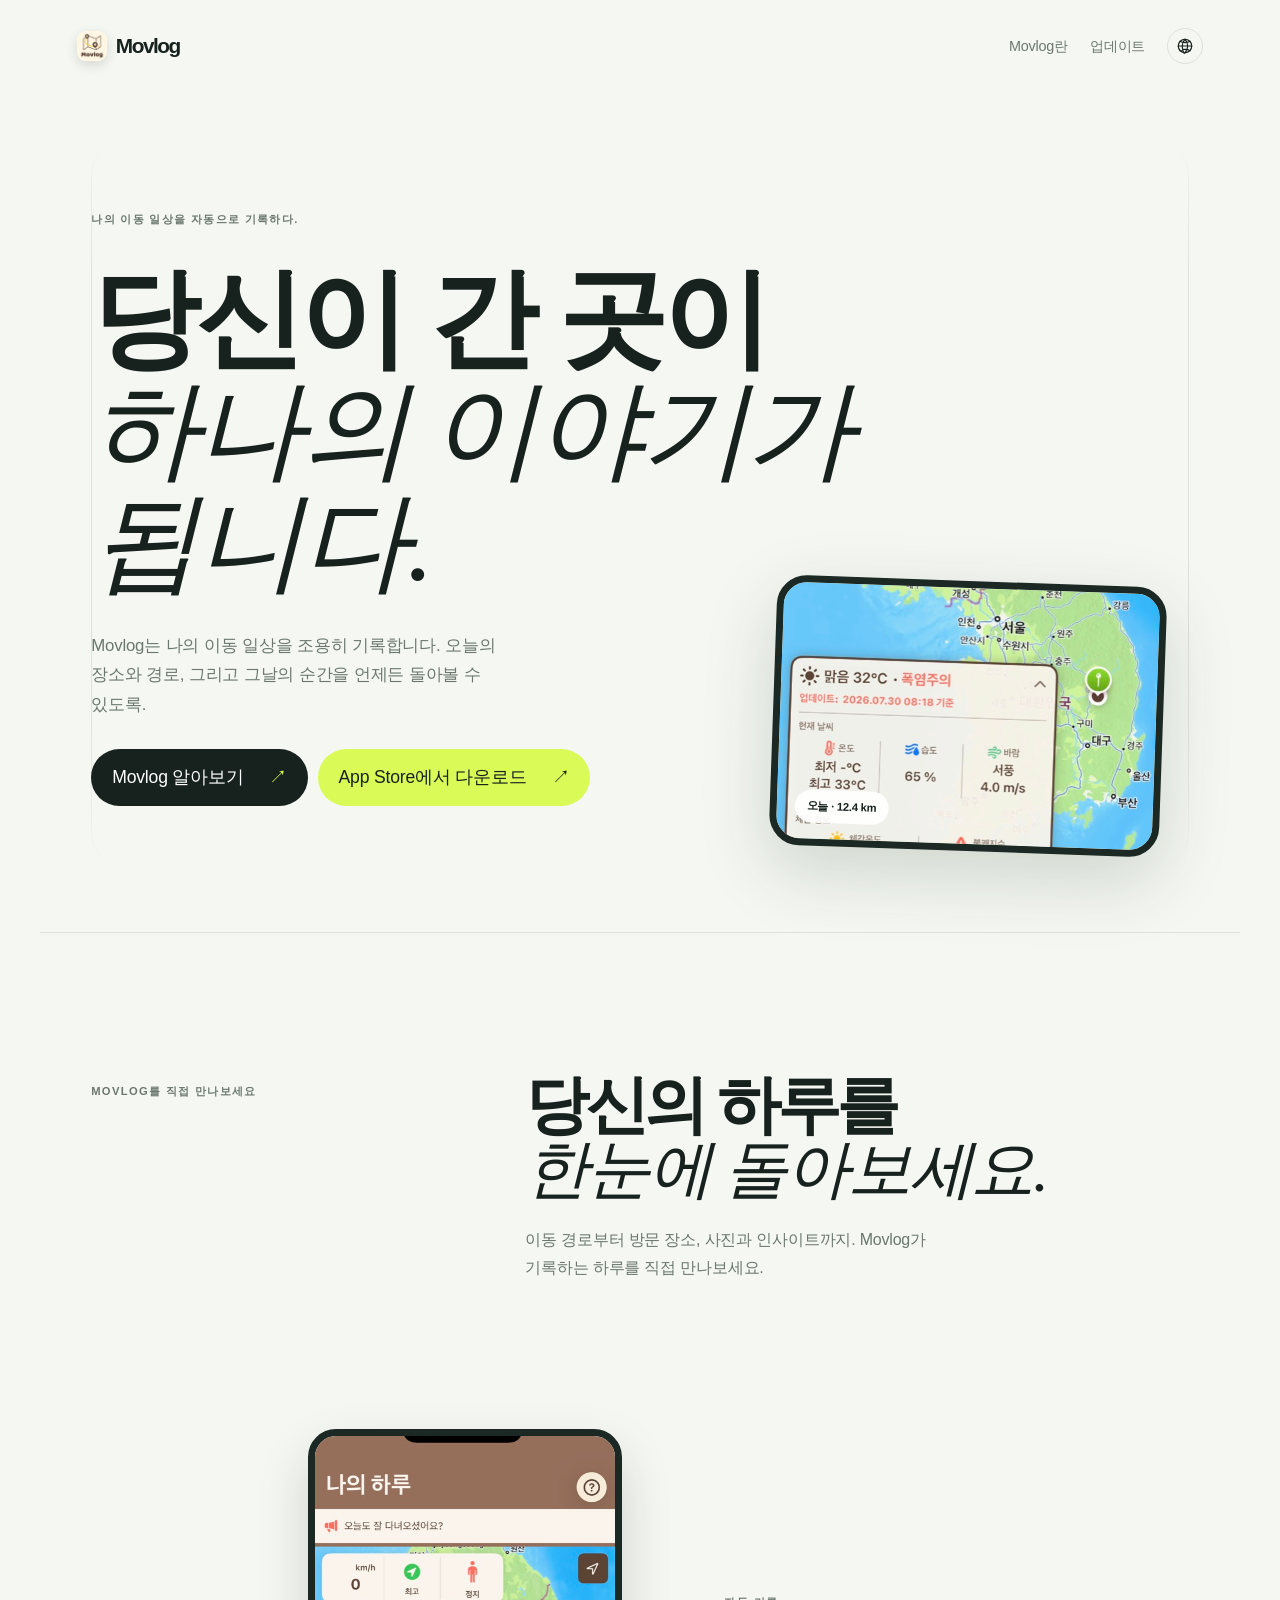
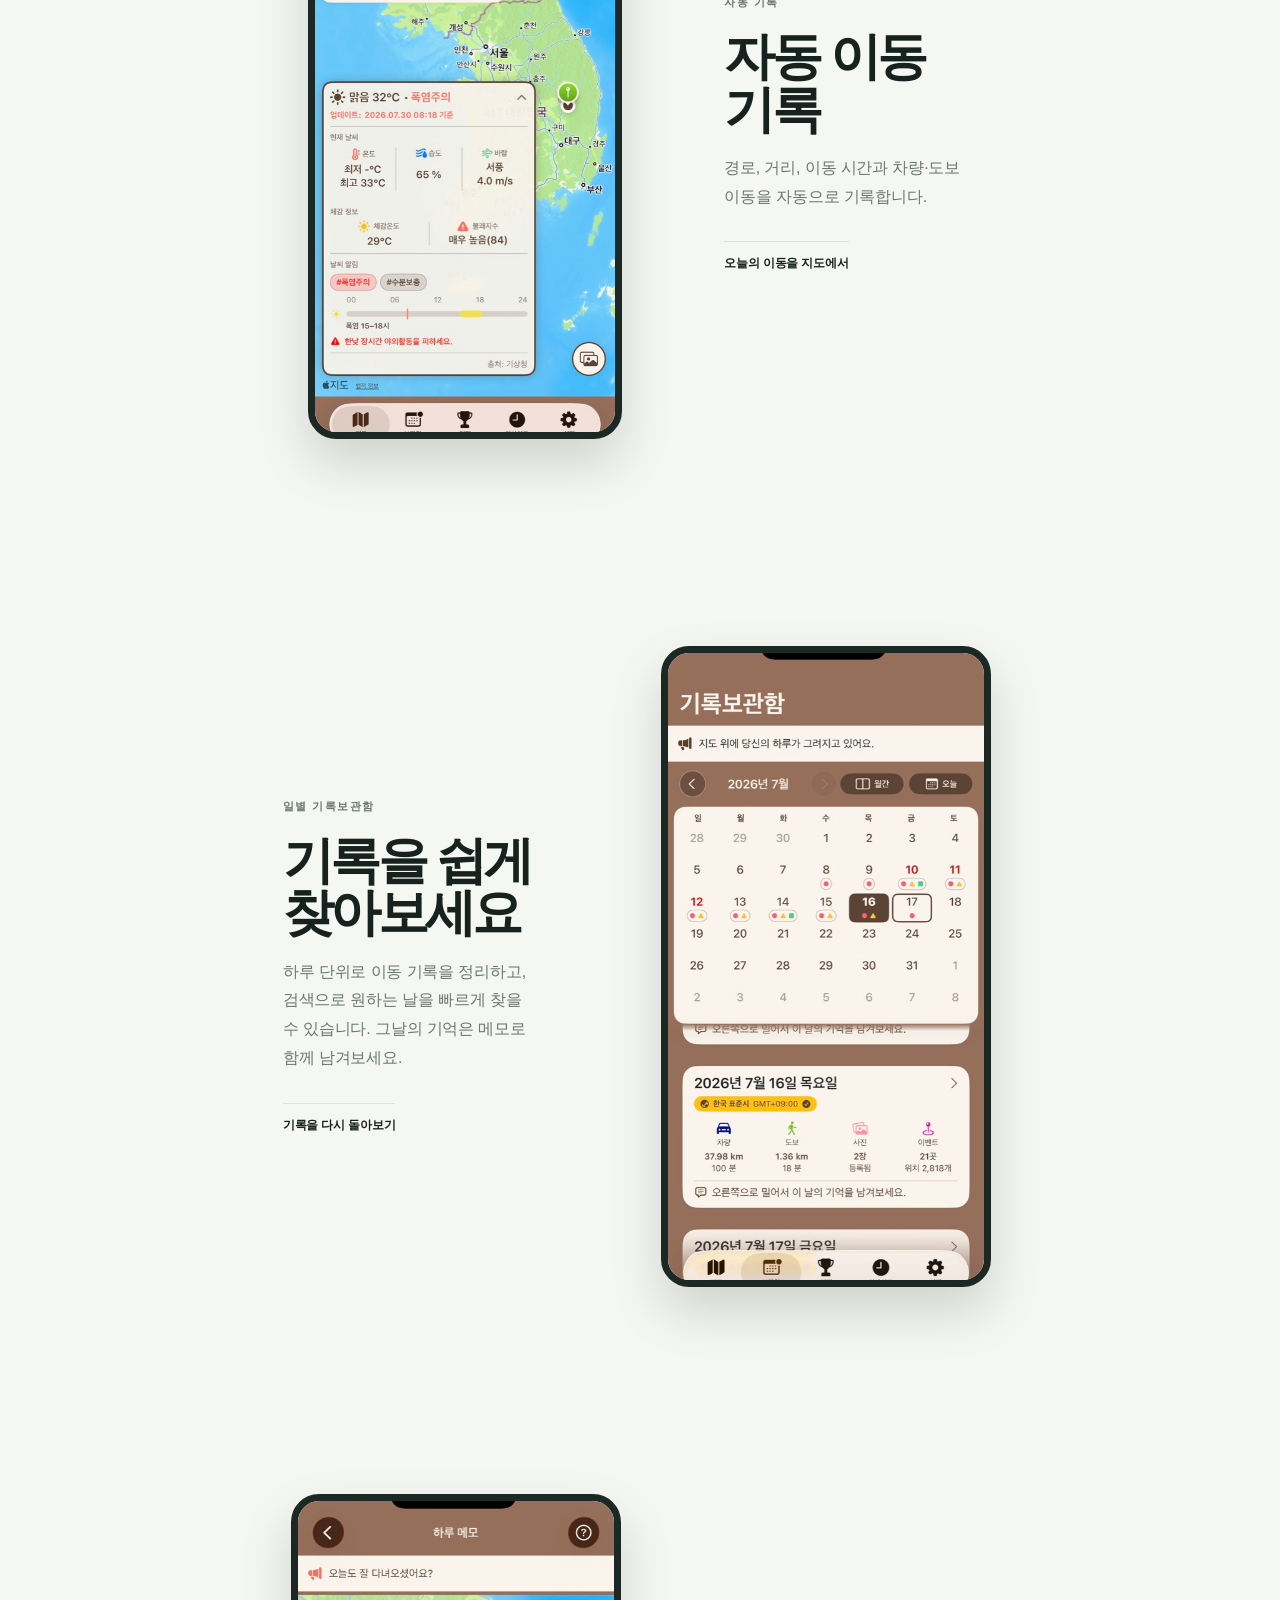
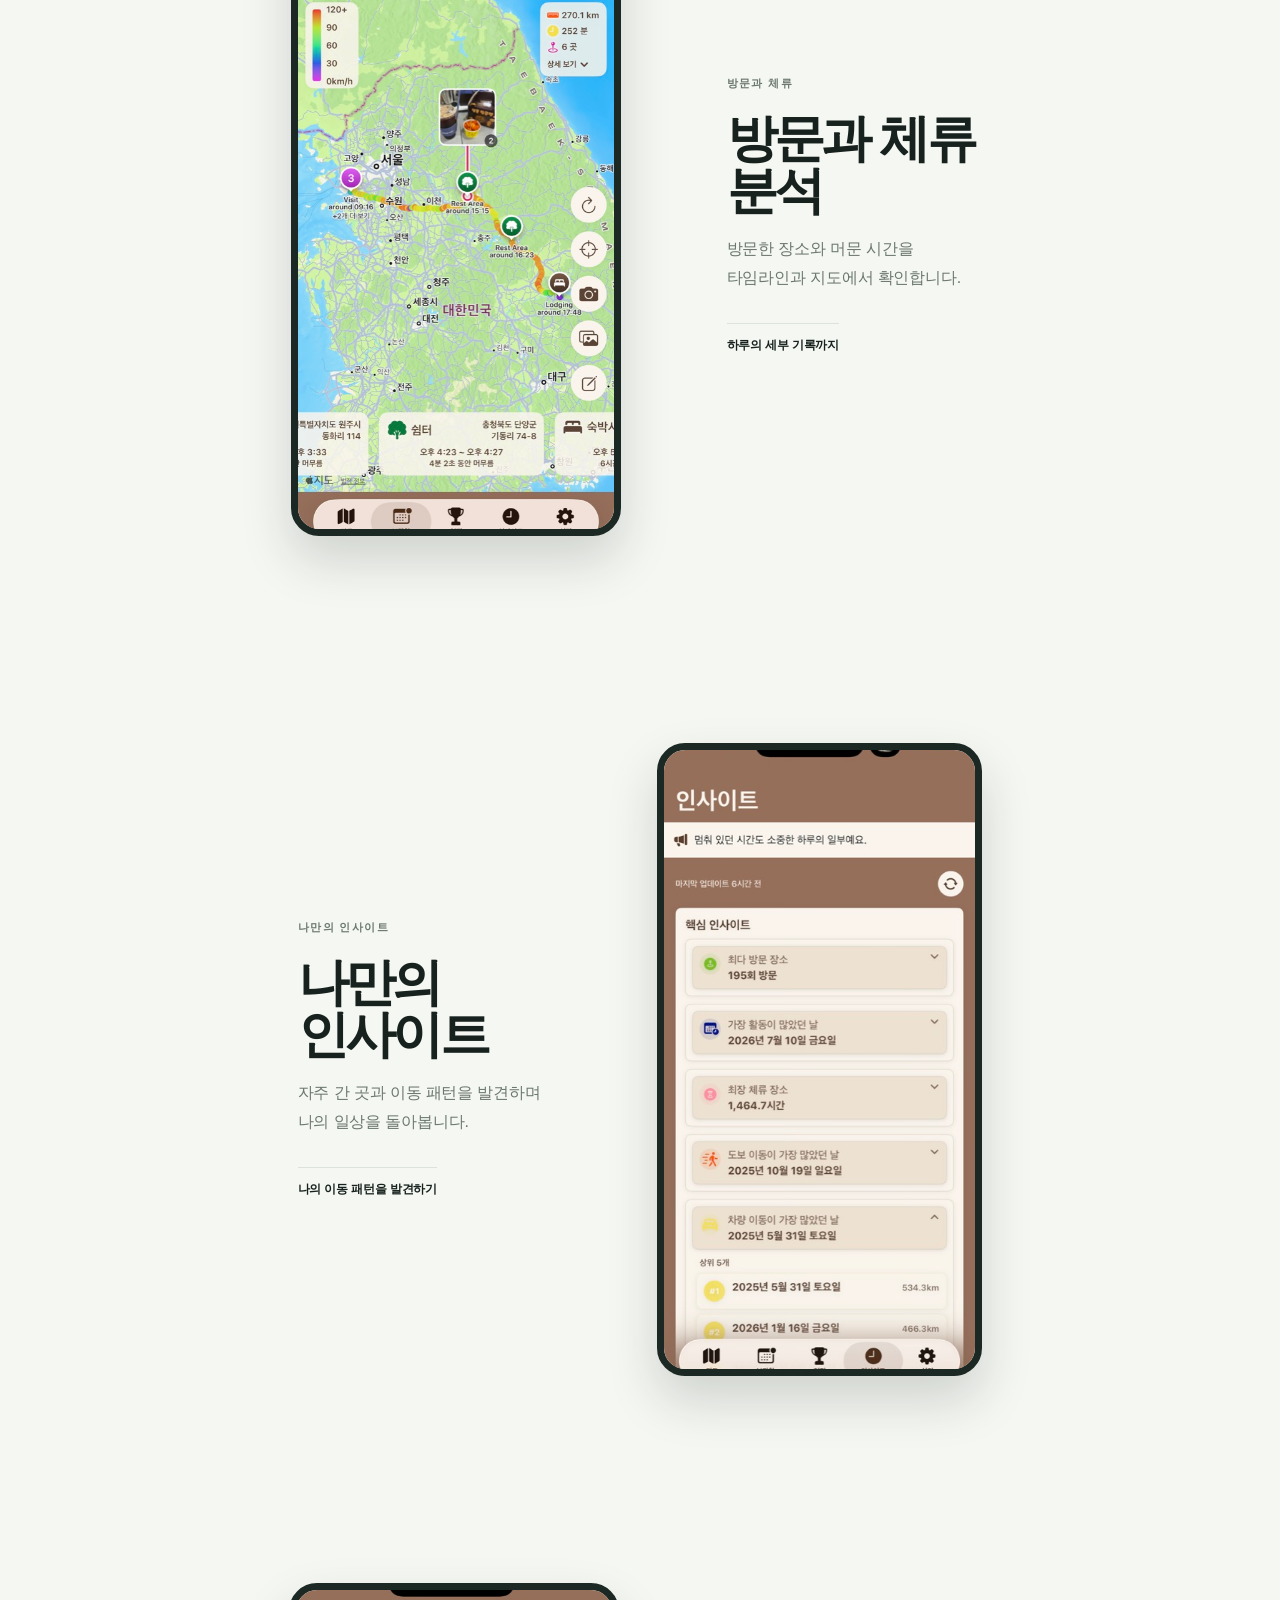
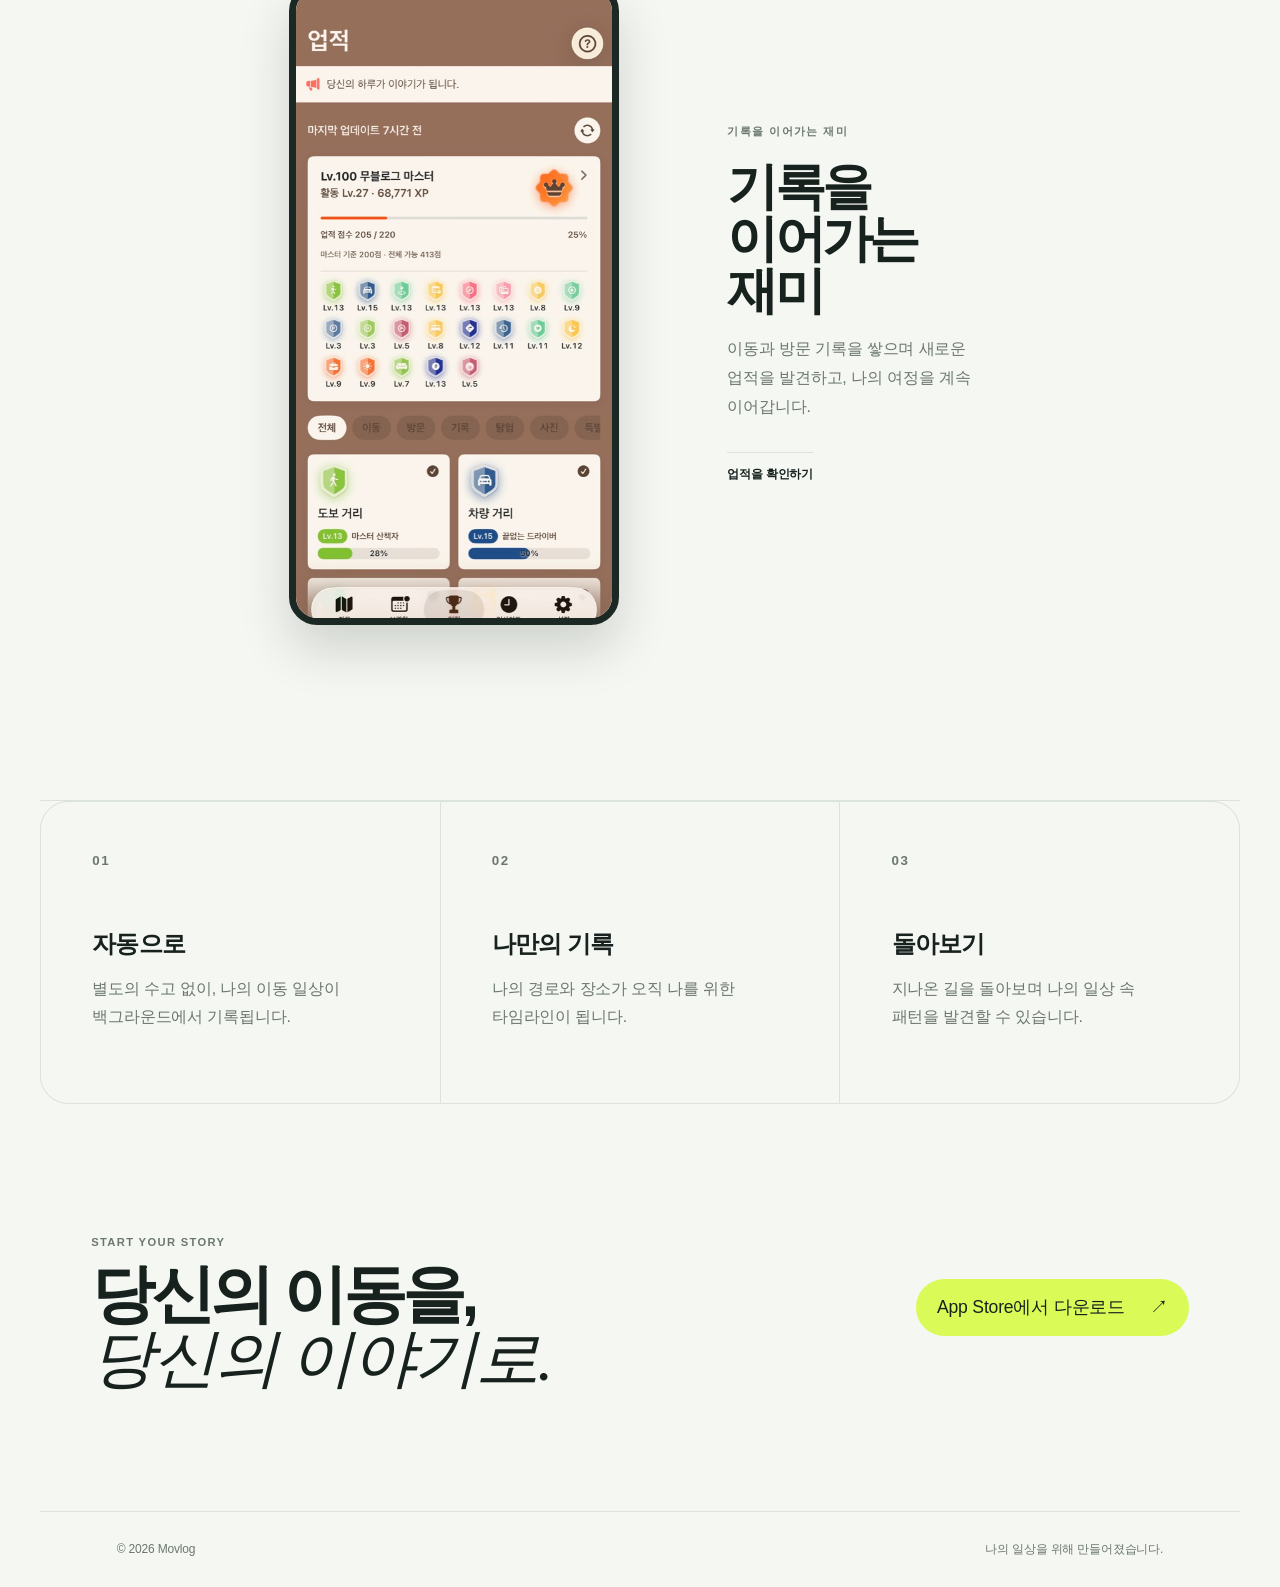
==== commit 1e2ae126: "Restore alternating story layout" ====
--- a/index.html
+++ b/index.html
@@ -1,5 +1,5 @@
 <!doctype html>
-<html lang="ko"><head><meta charset="utf-8"><meta name="viewport" content="width=device-width,initial-scale=1"><title>Movlog</title><meta name="description" content=""><link rel="stylesheet" href="styles.css?v=21"></head>
+<html lang="ko"><head><meta charset="utf-8"><meta name="viewport" content="width=device-width,initial-scale=1"><title>Movlog</title><meta name="description" content=""><link rel="stylesheet" href="styles.css?v=22"></head>
 <body><header><a class="logo" href="/"><img src="assets/movlog-icon.png" alt="Movlog app icon"><span>Movlog</span></a><nav><a href="#about" data-i18n="nav.about">Movlog란</a><a href="/updates.html" data-i18n="nav.updates">업데이트</a><button id="language-toggle" type="button" aria-label="언어 변경" title="언어 변경"><svg viewBox="0 0 24 24" aria-hidden="true"><circle cx="12" cy="12" r="9"></circle><path d="M3 12h18M12 3c2.4 2.5 3.6 5.5 3.6 9s-1.2 6.5-3.6 9-3.6-6.5-3.6-9S9.6 5.5 12 3ZM5.2 5.8c2 1.2 4.3 1.8 6.8 1.8s4.8-.6 6.8-1.8M5.2 18.2c2-1.2 4.3-1.8 6.8-1.8s4.8.6 6.8 1.8"></path></svg><span class="sr-only">언어 변경</span></button></nav></header>
 <main><section class="hero"><p class="eyebrow" data-i18n="hero.eyebrow">나의 이동 일상을 자동으로 기록하다.</p><h1 data-i18n="hero.title">당신이 간 곳이<br><i>하나의 이야기가 됩니다.</i></h1><p class="intro" data-i18n="hero.description">Movlog는 나의 이동 일상을 조용히 기록합니다.</p><div class="hero-actions"><a class="cta" href="#about"><span data-i18n="hero.cta">Movlog 알아보기</span> <span>↗</span></a><a class="cta store-cta" href="https://apps.apple.com/kr/app/id6744460107" target="_blank" rel="noopener"><span data-i18n="hero.download">App Store에서 다운로드</span> <span>↗</span></a></div><div class="hero-preview"><img src="assets/screenshots/movlog-main.jpg" alt="Movlog 메인 지도 화면"><div class="preview-badge" data-i18n="map.today">오늘의 이동 기록</div></div></section>
 <section id="about" class="showcase story-flow">
@@ -9,19 +9,19 @@
 <div class="story-media"><img src="assets/screenshots/movlog-main.jpg" alt="Movlog main map screen"></div>
 <div class="story-copy"><p class="story-label" data-i18n="about.point1.label">AUTOMATIC TRACKING</p><h3 data-i18n="about.point1.title">자동 이동 기록</h3><p data-i18n="about.point1.description">경로, 거리, 이동 시간과 차량·도보 이동을 자동으로 기록합니다.</p><span class="story-caption" data-i18n="showcase.main">오늘의 이동을 지도에서</span></div>
 </article>
-<article class="story-step">
+<article class="story-step story-step-reverse">
 <div class="story-media"><img src="assets/screenshots/movlog-archive.jpg" alt="Movlog daily archive and search screen"></div>
 <div class="story-copy"><p class="story-label" data-i18n="about.archive.label">DAILY ARCHIVE</p><h3 data-i18n="about.archive.title">기록을 쉽게 찾아보세요</h3><p data-i18n="about.archive.description">하루 단위로 이동 기록을 정리하고, 검색으로 원하는 날을 빠르게 찾을 수 있습니다. 그날의 기억은 메모로 함께 남겨보세요.</p><span class="story-caption" data-i18n="showcase.archive">기록을 다시 돌아보기</span></div>
 </article>
-<article class="story-step story-step-reverse">
+<article class="story-step">
 <div class="story-media"><img src="assets/screenshots/movlog-details.jpg" alt="Movlog movement detail screen"></div>
 <div class="story-copy"><p class="story-label" data-i18n="about.point2.label">VISIT & STAY</p><h3 data-i18n="about.point2.title">방문과 체류 분석</h3><p data-i18n="about.point2.description">방문한 장소와 머문 시간을 타임라인과 지도에서 확인합니다.</p><span class="story-caption" data-i18n="showcase.details">하루의 세부 기록까지</span></div>
 </article>
-<article class="story-step">
+<article class="story-step story-step-reverse">
 <div class="story-media"><img src="assets/screenshots/movlog-insights.jpg" alt="Movlog insights screen"></div>
 <div class="story-copy"><p class="story-label" data-i18n="about.point3.label">PERSONAL INSIGHTS</p><h3 data-i18n="about.point3.title">나만의 인사이트</h3><p data-i18n="about.point3.description">자주 간 곳과 이동 패턴을 발견하며 나의 일상을 돌아봅니다.</p><span class="story-caption" data-i18n="showcase.insights">나의 이동 패턴을 발견하기</span></div>
 </article>
-<article class="story-step story-step-reverse">
+<article class="story-step">
 <div class="story-media"><img src="assets/screenshots/movlog-achievements.jpg" alt="Movlog achievements screen"></div>
 <div class="story-copy"><p class="story-label" data-i18n="about.point4.label">KEEP MOVING</p><h3 data-i18n="about.point4.title">기록을 이어가는 재미</h3><p data-i18n="about.point4.description">이동과 방문 기록을 쌓으며 새로운 업적을 발견하고, 나의 여정을 계속 이어갑니다.</p><span class="story-caption" data-i18n="showcase.achievements">업적을 확인하기</span></div>
 </article>
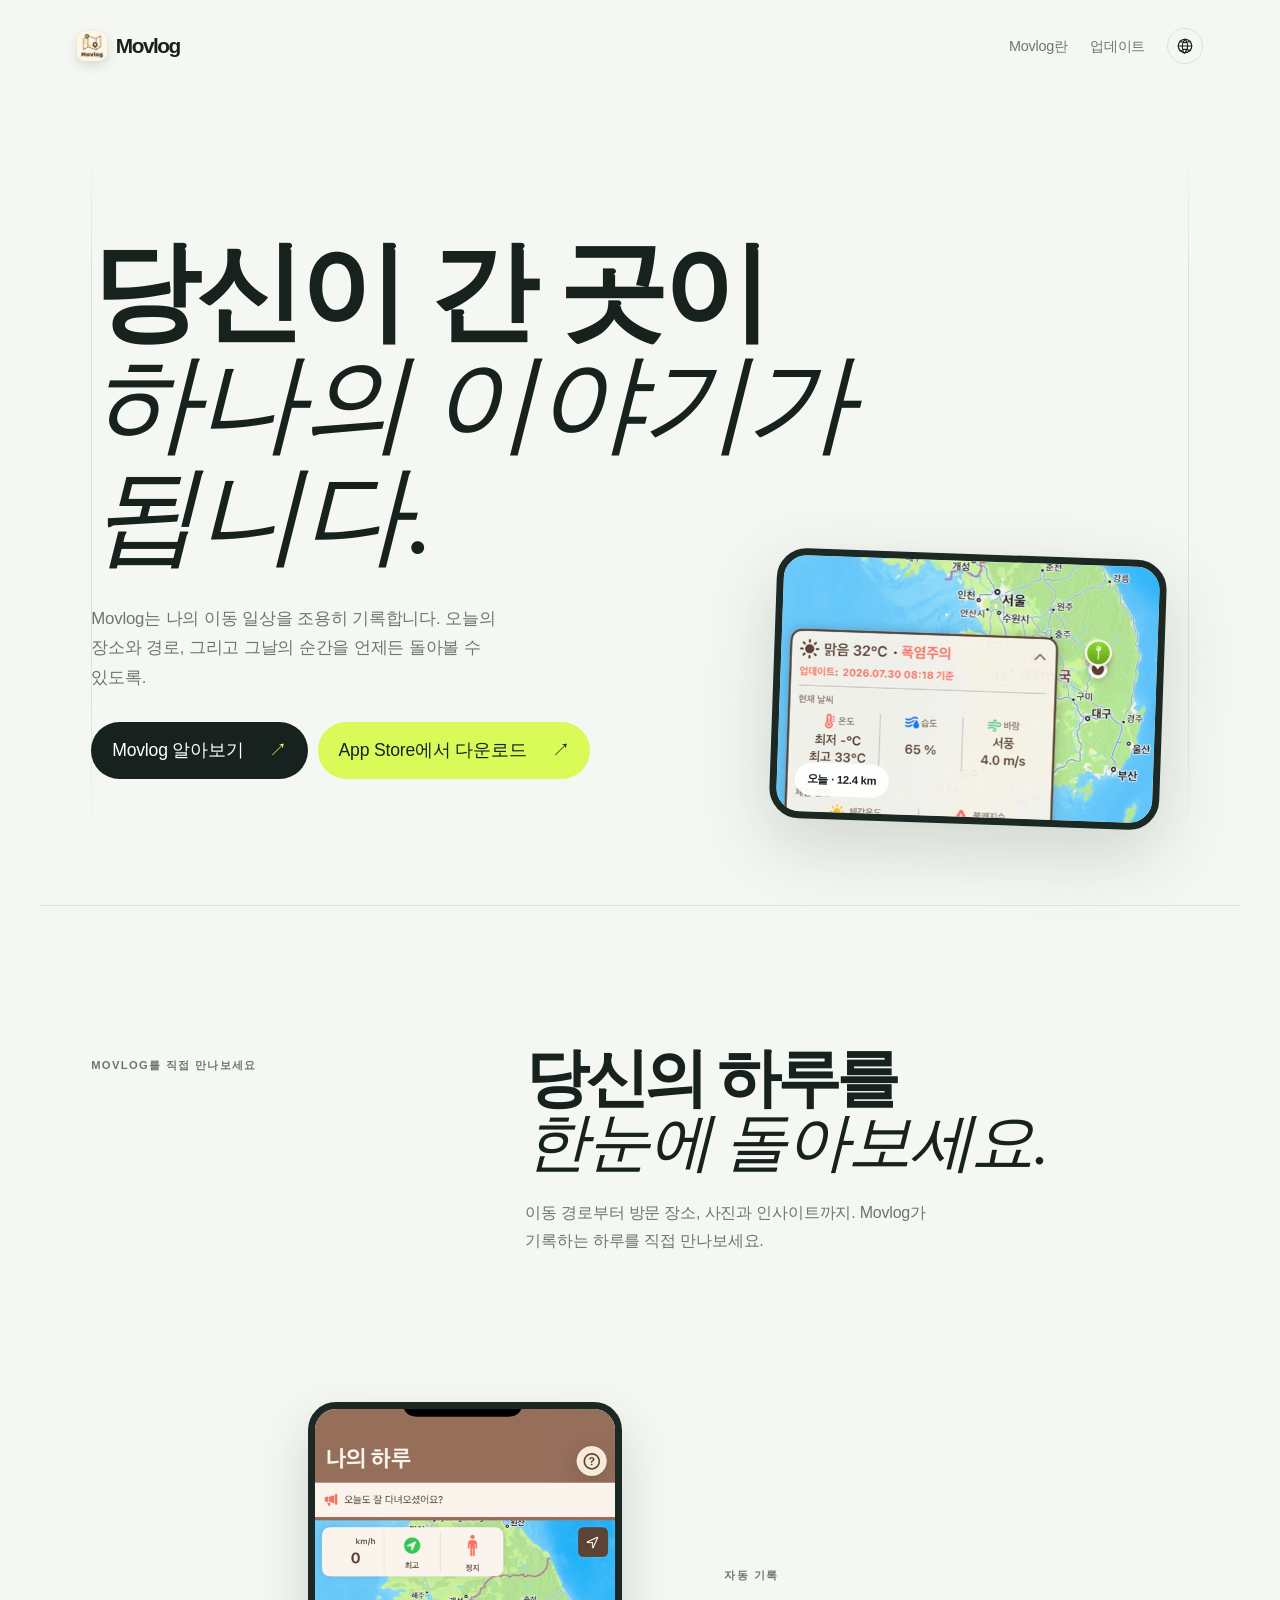
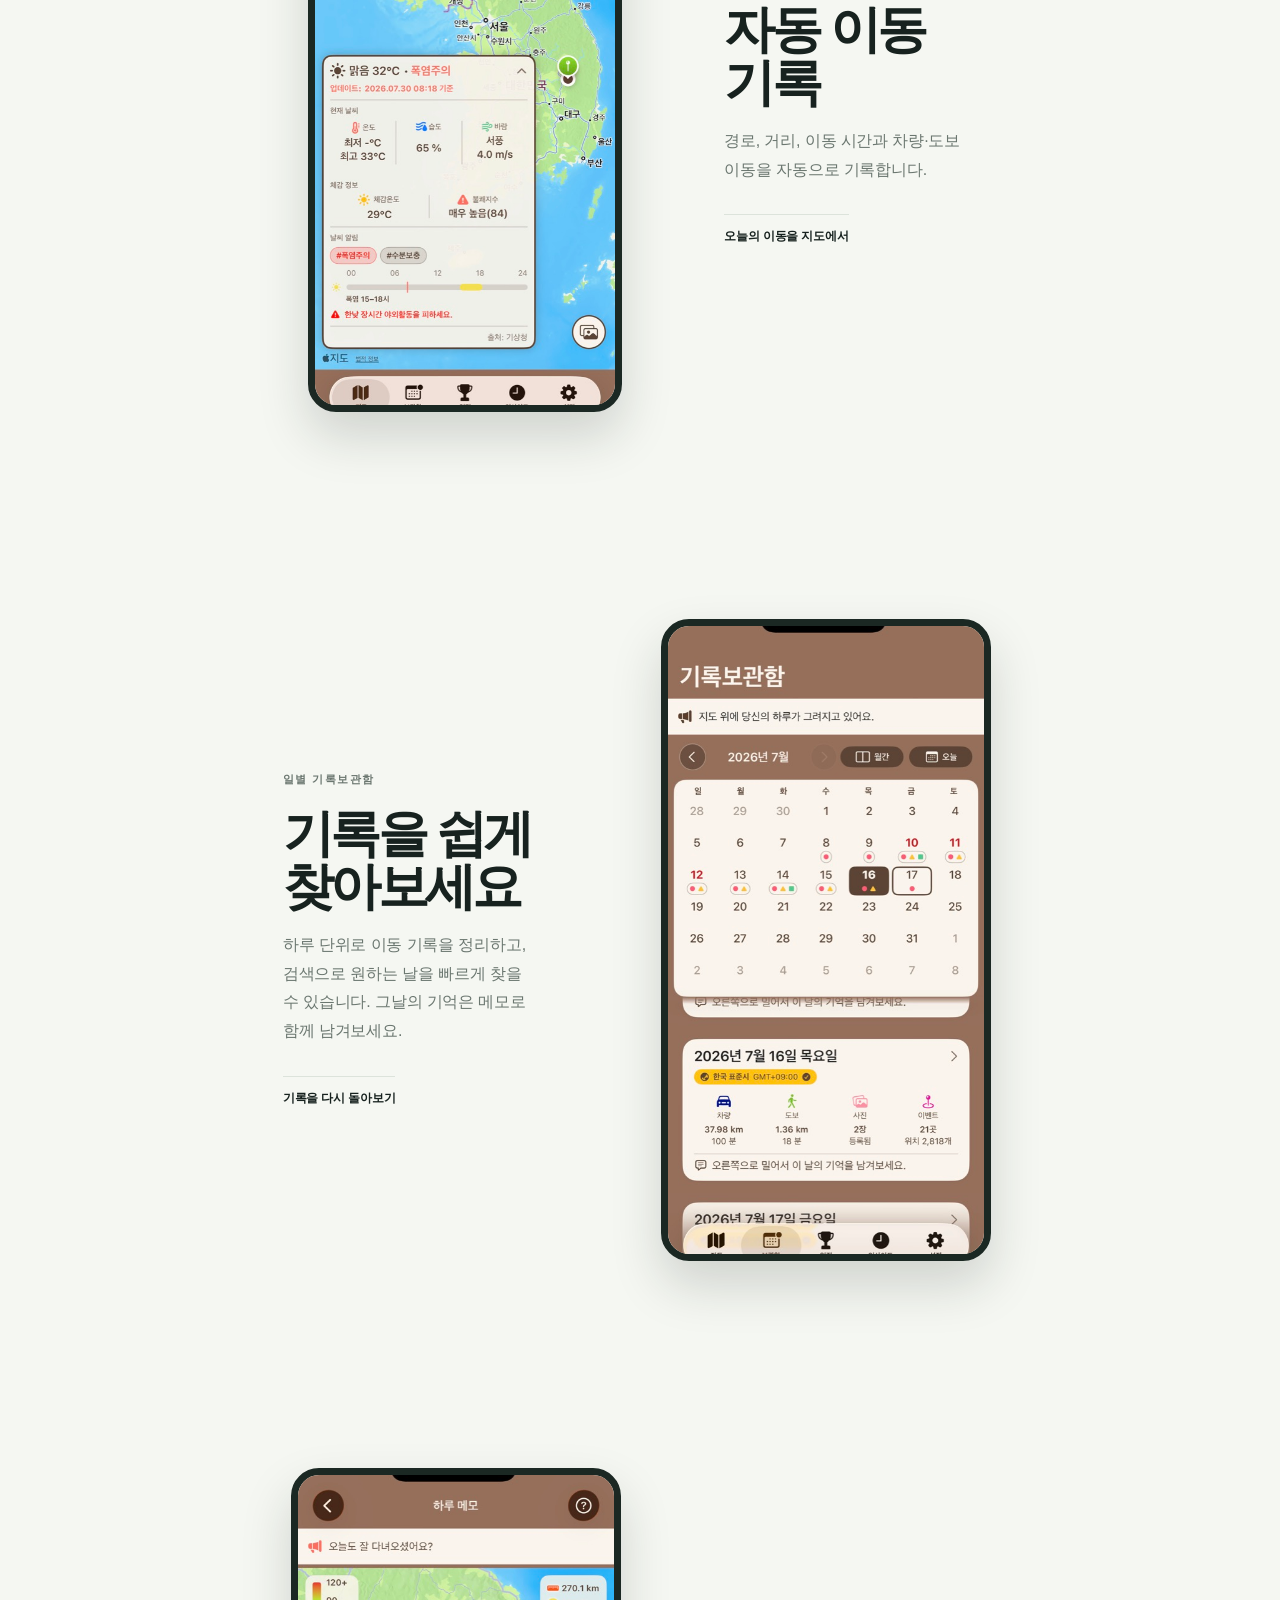
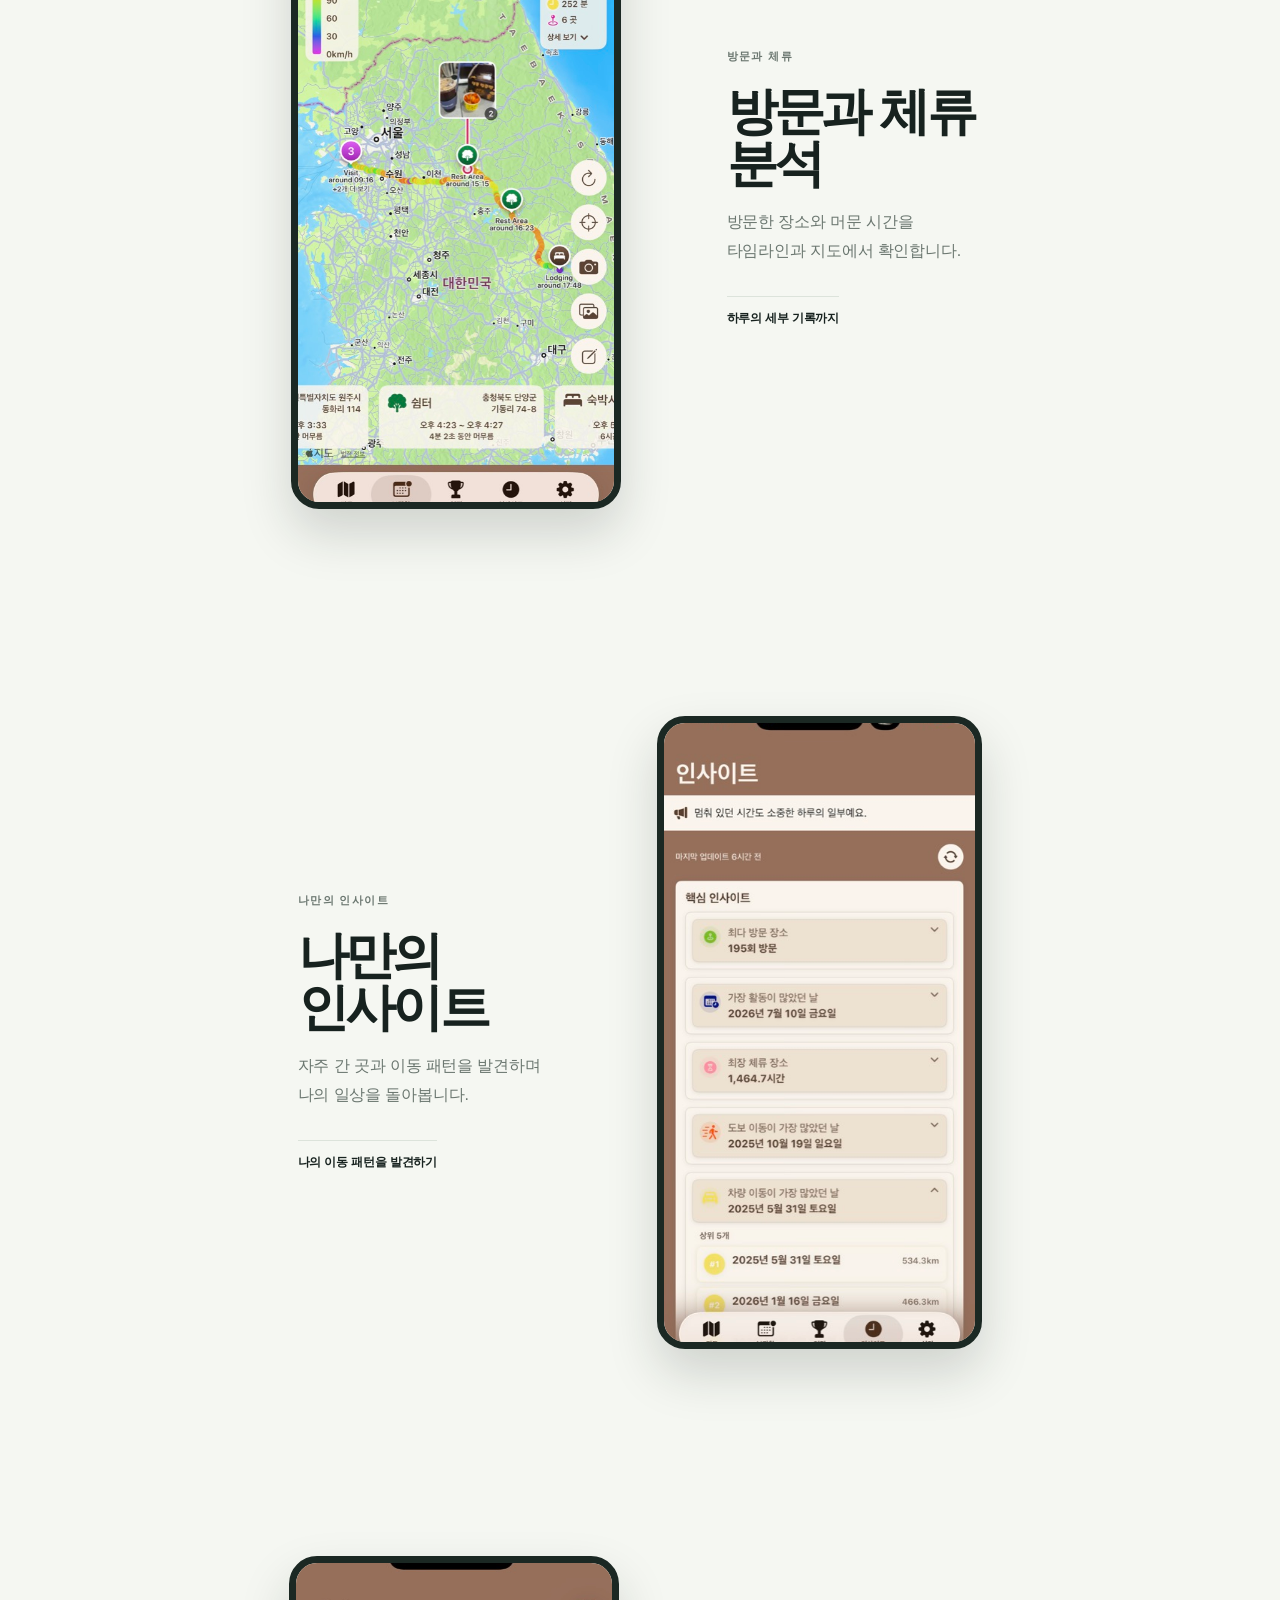
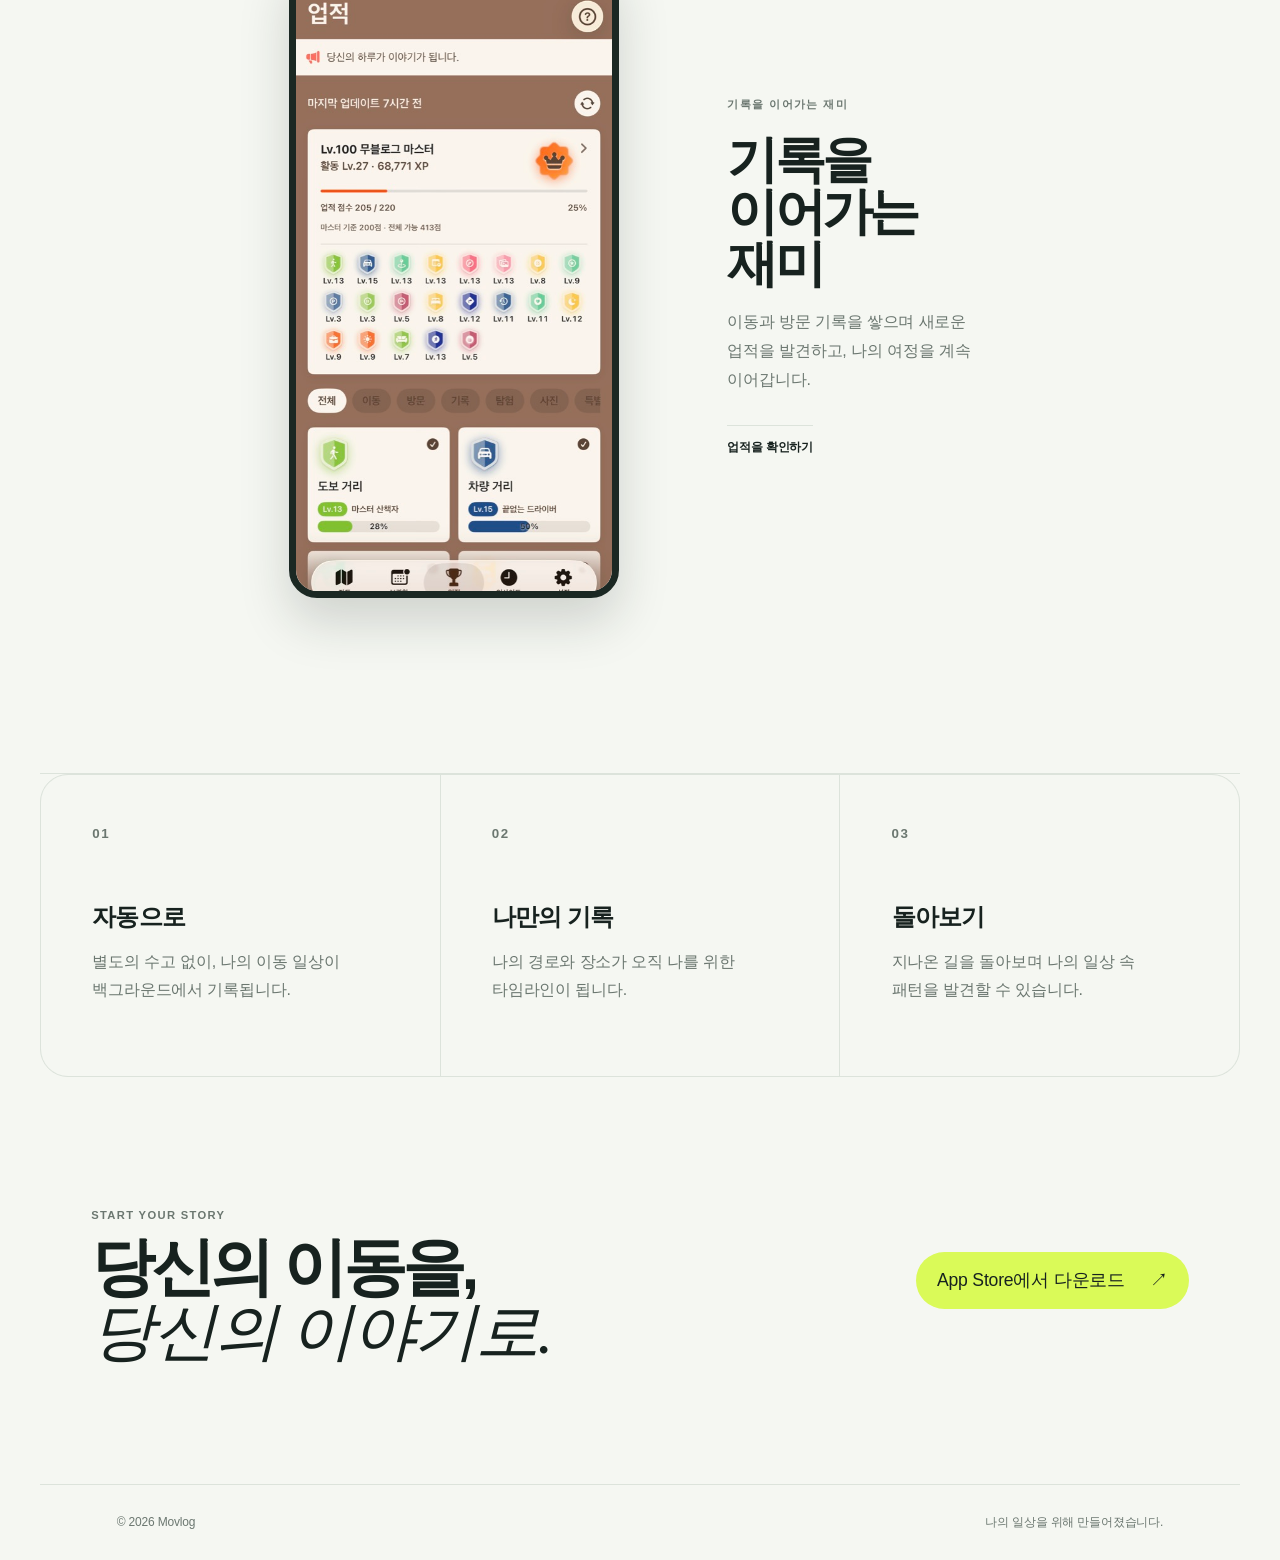
==== commit 7ec609b5: "Move hero slogan below the headline" ====
--- a/index.html
+++ b/index.html
@@ -1,28 +1,28 @@
 <!doctype html>
-<html lang="ko"><head><meta charset="utf-8"><meta name="viewport" content="width=device-width,initial-scale=1"><title>Movlog</title><meta name="description" content=""><link rel="stylesheet" href="styles.css?v=22"></head>
+<html lang="ko"><head><meta charset="utf-8"><meta name="viewport" content="width=device-width,initial-scale=1"><title>Movlog</title><meta name="description" content=""><link rel="stylesheet" href="styles.css?v=23"></head>
 <body><header><a class="logo" href="/"><img src="assets/movlog-icon.png" alt="Movlog app icon"><span>Movlog</span></a><nav><a href="#about" data-i18n="nav.about">Movlog란</a><a href="/updates.html" data-i18n="nav.updates">업데이트</a><button id="language-toggle" type="button" aria-label="언어 변경" title="언어 변경"><svg viewBox="0 0 24 24" aria-hidden="true"><circle cx="12" cy="12" r="9"></circle><path d="M3 12h18M12 3c2.4 2.5 3.6 5.5 3.6 9s-1.2 6.5-3.6 9-3.6-6.5-3.6-9S9.6 5.5 12 3ZM5.2 5.8c2 1.2 4.3 1.8 6.8 1.8s4.8-.6 6.8-1.8M5.2 18.2c2-1.2 4.3-1.8 6.8-1.8s4.8.6 6.8 1.8"></path></svg><span class="sr-only">언어 변경</span></button></nav></header>
-<main><section class="hero"><p class="eyebrow" data-i18n="hero.eyebrow">나의 이동 일상을 자동으로 기록하다.</p><h1 data-i18n="hero.title">당신이 간 곳이<br><i>하나의 이야기가 됩니다.</i></h1><p class="intro" data-i18n="hero.description">Movlog는 나의 이동 일상을 조용히 기록합니다.</p><div class="hero-actions"><a class="cta" href="#about"><span data-i18n="hero.cta">Movlog 알아보기</span> <span>↗</span></a><a class="cta store-cta" href="https://apps.apple.com/kr/app/id6744460107" target="_blank" rel="noopener"><span data-i18n="hero.download">App Store에서 다운로드</span> <span>↗</span></a></div><div class="hero-preview"><img src="assets/screenshots/movlog-main.jpg" alt="Movlog 메인 지도 화면"><div class="preview-badge" data-i18n="map.today">오늘의 이동 기록</div></div></section>
+<main><section class="hero"><h1 data-i18n="hero.title">당신이 간 곳이<br><i>하나의 이야기가 됩니다.</i></h1><p class="intro" data-i18n="hero.description">Movlog는 나의 이동 일상을 조용히 기록합니다.</p><div class="hero-actions"><a class="cta" href="#about"><span data-i18n="hero.cta">Movlog 알아보기</span> <span>↗</span></a><a class="cta store-cta" href="https://apps.apple.com/kr/app/id6744460107" target="_blank" rel="noopener"><span data-i18n="hero.download">App Store에서 다운로드</span> <span>↗</span></a></div><div class="hero-preview"><img src="assets/screenshots/movlog-main.jpg" data-i18n-src="image.main" data-i18n-alt="image.main.alt" alt="Movlog 메인 지도 화면"><div class="preview-badge" data-i18n="map.today">오늘의 이동 기록</div></div></section>
 <section id="about" class="showcase story-flow">
 <div class="story-intro"><p class="eyebrow" data-i18n="showcase.eyebrow">MOVLOG를 직접 만나보세요</p><h2 data-i18n="showcase.title">당신의 하루를<br><i>한눈에 돌아보세요.</i></h2><p data-i18n="showcase.description">이동 경로부터 방문 장소, 사진과 인사이트까지. Movlog가 기록하는 하루를 직접 만나보세요.</p></div>
 <div class="story-list">
 <article class="story-step">
-<div class="story-media"><img src="assets/screenshots/movlog-main.jpg" alt="Movlog main map screen"></div>
+<div class="story-media"><img src="assets/screenshots/movlog-main.jpg" data-i18n-src="image.main" data-i18n-alt="image.main.alt" alt="Movlog main map screen"></div>
 <div class="story-copy"><p class="story-label" data-i18n="about.point1.label">AUTOMATIC TRACKING</p><h3 data-i18n="about.point1.title">자동 이동 기록</h3><p data-i18n="about.point1.description">경로, 거리, 이동 시간과 차량·도보 이동을 자동으로 기록합니다.</p><span class="story-caption" data-i18n="showcase.main">오늘의 이동을 지도에서</span></div>
 </article>
 <article class="story-step story-step-reverse">
-<div class="story-media"><img src="assets/screenshots/movlog-archive.jpg" alt="Movlog daily archive and search screen"></div>
+<div class="story-media"><img src="assets/screenshots/movlog-archive.jpg" data-i18n-src="image.archive" data-i18n-alt="image.archive.alt" alt="Movlog daily archive and search screen"></div>
 <div class="story-copy"><p class="story-label" data-i18n="about.archive.label">DAILY ARCHIVE</p><h3 data-i18n="about.archive.title">기록을 쉽게 찾아보세요</h3><p data-i18n="about.archive.description">하루 단위로 이동 기록을 정리하고, 검색으로 원하는 날을 빠르게 찾을 수 있습니다. 그날의 기억은 메모로 함께 남겨보세요.</p><span class="story-caption" data-i18n="showcase.archive">기록을 다시 돌아보기</span></div>
 </article>
 <article class="story-step">
-<div class="story-media"><img src="assets/screenshots/movlog-details.jpg" alt="Movlog movement detail screen"></div>
+<div class="story-media"><img src="assets/screenshots/movlog-details.jpg" data-i18n-src="image.details" data-i18n-alt="image.details.alt" alt="Movlog movement detail screen"></div>
 <div class="story-copy"><p class="story-label" data-i18n="about.point2.label">VISIT & STAY</p><h3 data-i18n="about.point2.title">방문과 체류 분석</h3><p data-i18n="about.point2.description">방문한 장소와 머문 시간을 타임라인과 지도에서 확인합니다.</p><span class="story-caption" data-i18n="showcase.details">하루의 세부 기록까지</span></div>
 </article>
 <article class="story-step story-step-reverse">
-<div class="story-media"><img src="assets/screenshots/movlog-insights.jpg" alt="Movlog insights screen"></div>
+<div class="story-media"><img src="assets/screenshots/movlog-insights.jpg" data-i18n-src="image.insights" data-i18n-alt="image.insights.alt" alt="Movlog insights screen"></div>
 <div class="story-copy"><p class="story-label" data-i18n="about.point3.label">PERSONAL INSIGHTS</p><h3 data-i18n="about.point3.title">나만의 인사이트</h3><p data-i18n="about.point3.description">자주 간 곳과 이동 패턴을 발견하며 나의 일상을 돌아봅니다.</p><span class="story-caption" data-i18n="showcase.insights">나의 이동 패턴을 발견하기</span></div>
 </article>
 <article class="story-step">
-<div class="story-media"><img src="assets/screenshots/movlog-achievements.jpg" alt="Movlog achievements screen"></div>
+<div class="story-media"><img src="assets/screenshots/movlog-achievements.jpg" data-i18n-src="image.achievements" data-i18n-alt="image.achievements.alt" alt="Movlog achievements screen"></div>
 <div class="story-copy"><p class="story-label" data-i18n="about.point4.label">KEEP MOVING</p><h3 data-i18n="about.point4.title">기록을 이어가는 재미</h3><p data-i18n="about.point4.description">이동과 방문 기록을 쌓으며 새로운 업적을 발견하고, 나의 여정을 계속 이어갑니다.</p><span class="story-caption" data-i18n="showcase.achievements">업적을 확인하기</span></div>
 </article>
 </div>
--- a/styles.css
+++ b/styles.css
@@ -475,3 +475,22 @@
 .updates-intro{
   word-break:keep-all;
 }
+
+/* Uniform screenshot frames across every story step */
+.story-media{
+  width:330px;
+  max-width:100%;
+  aspect-ratio:9/17.5;
+}
+.story-media img{
+  width:100%;
+  height:100%;
+  aspect-ratio:auto;
+  object-fit:cover;
+}
+@media(max-width:800px){
+  .story-media{
+    width:min(72vw,290px);
+    aspect-ratio:9/17.5;
+  }
+}
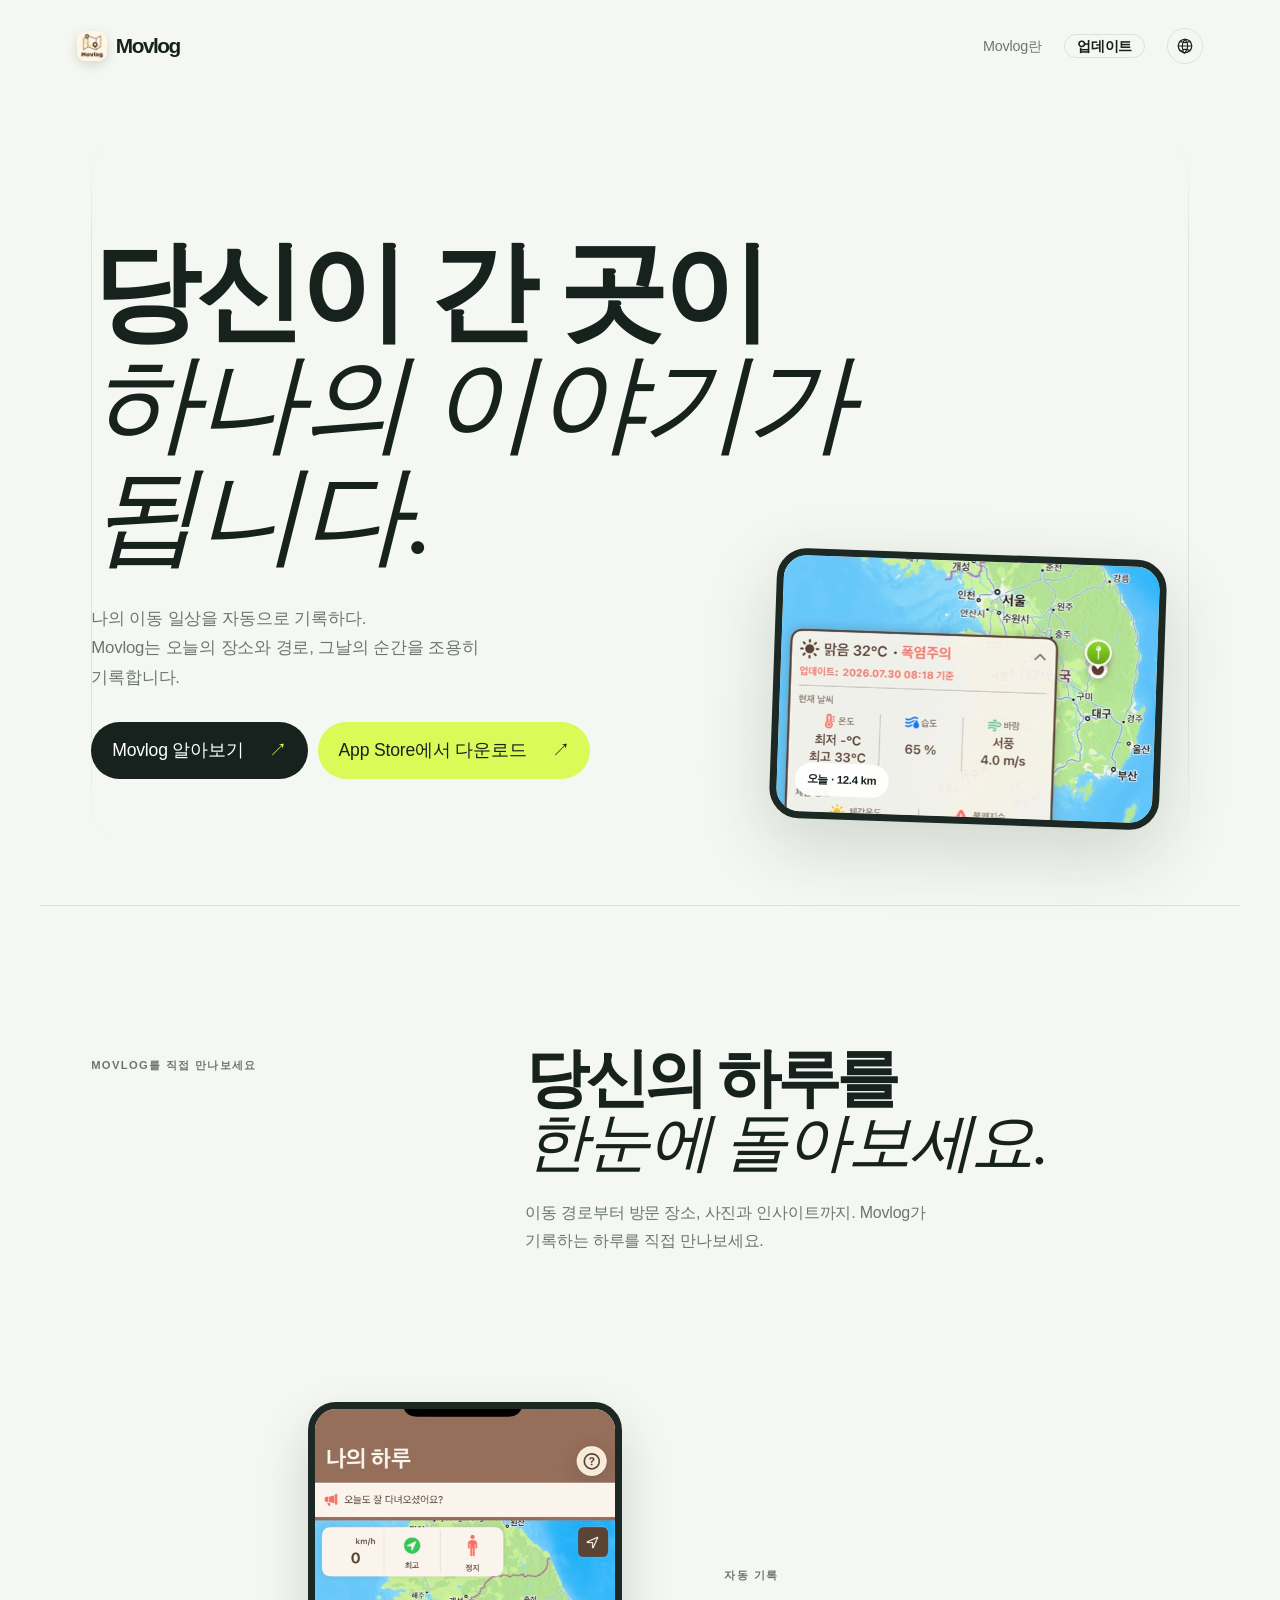
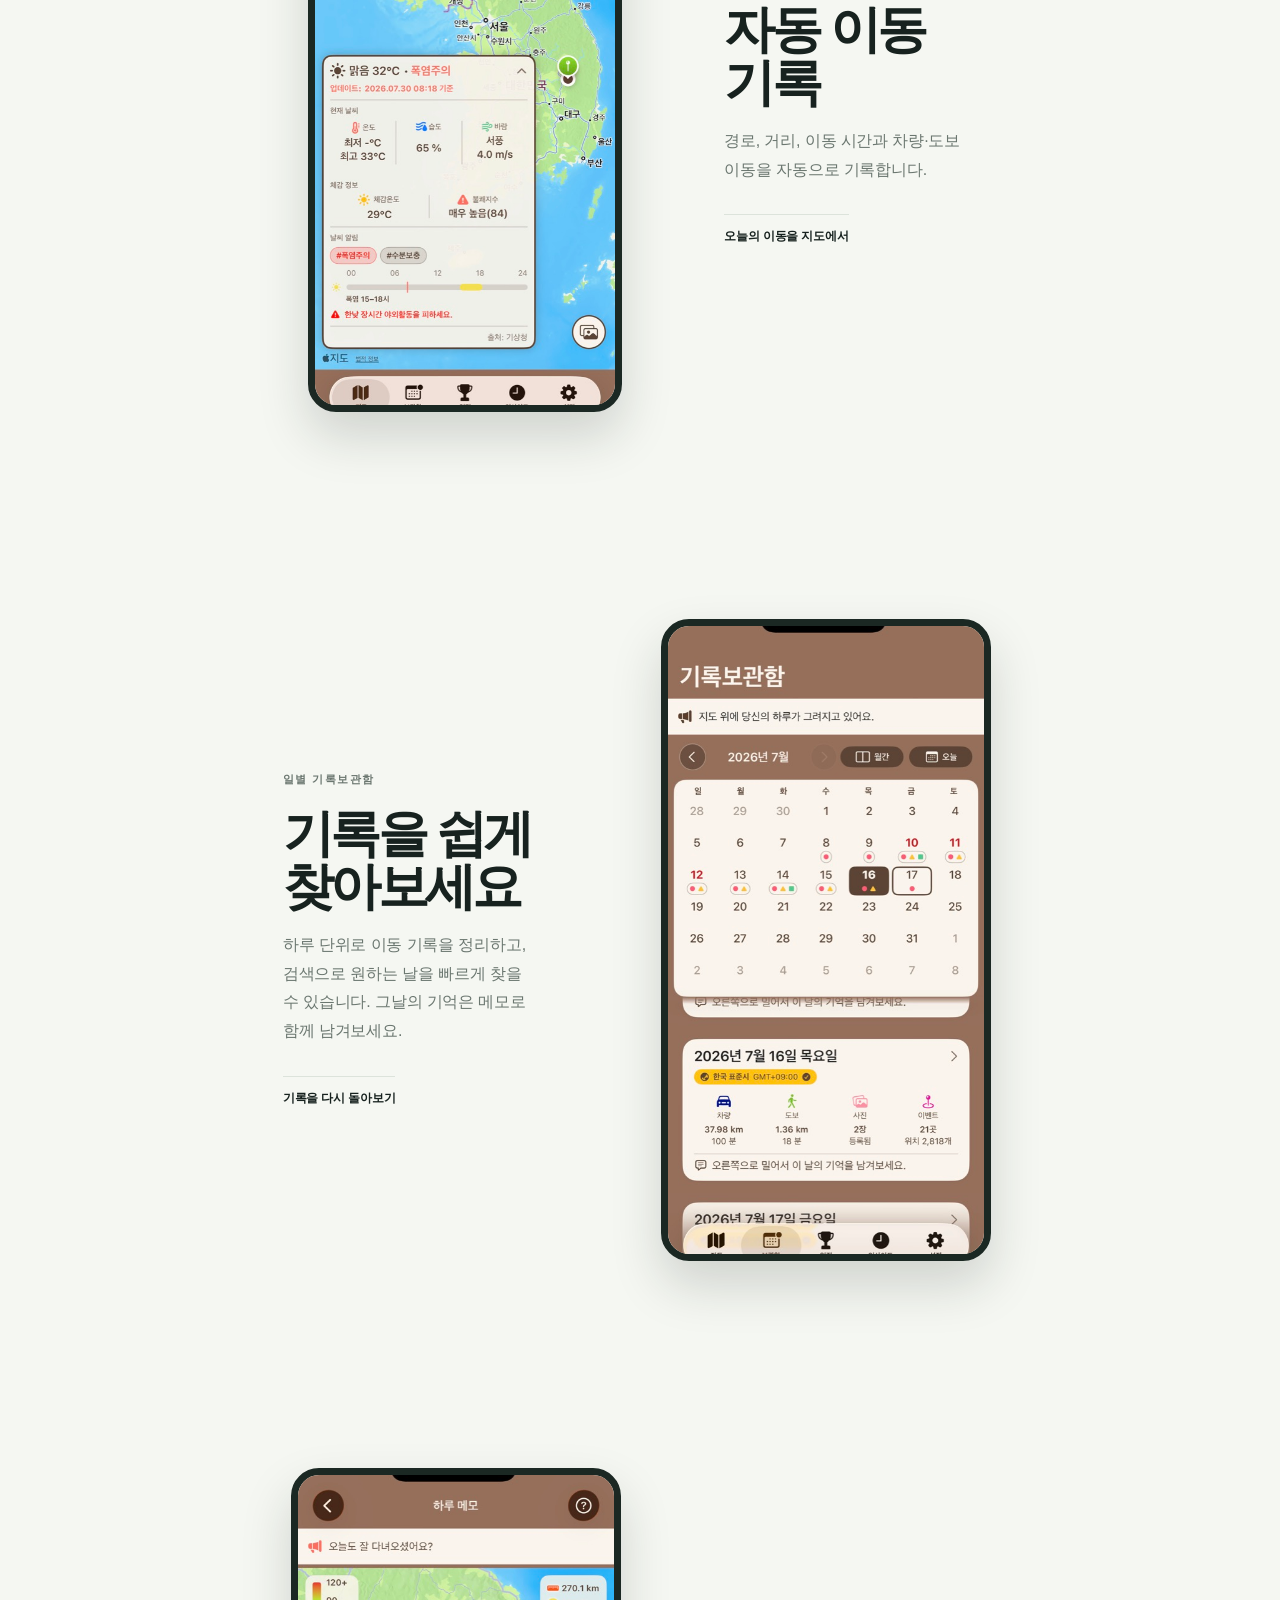
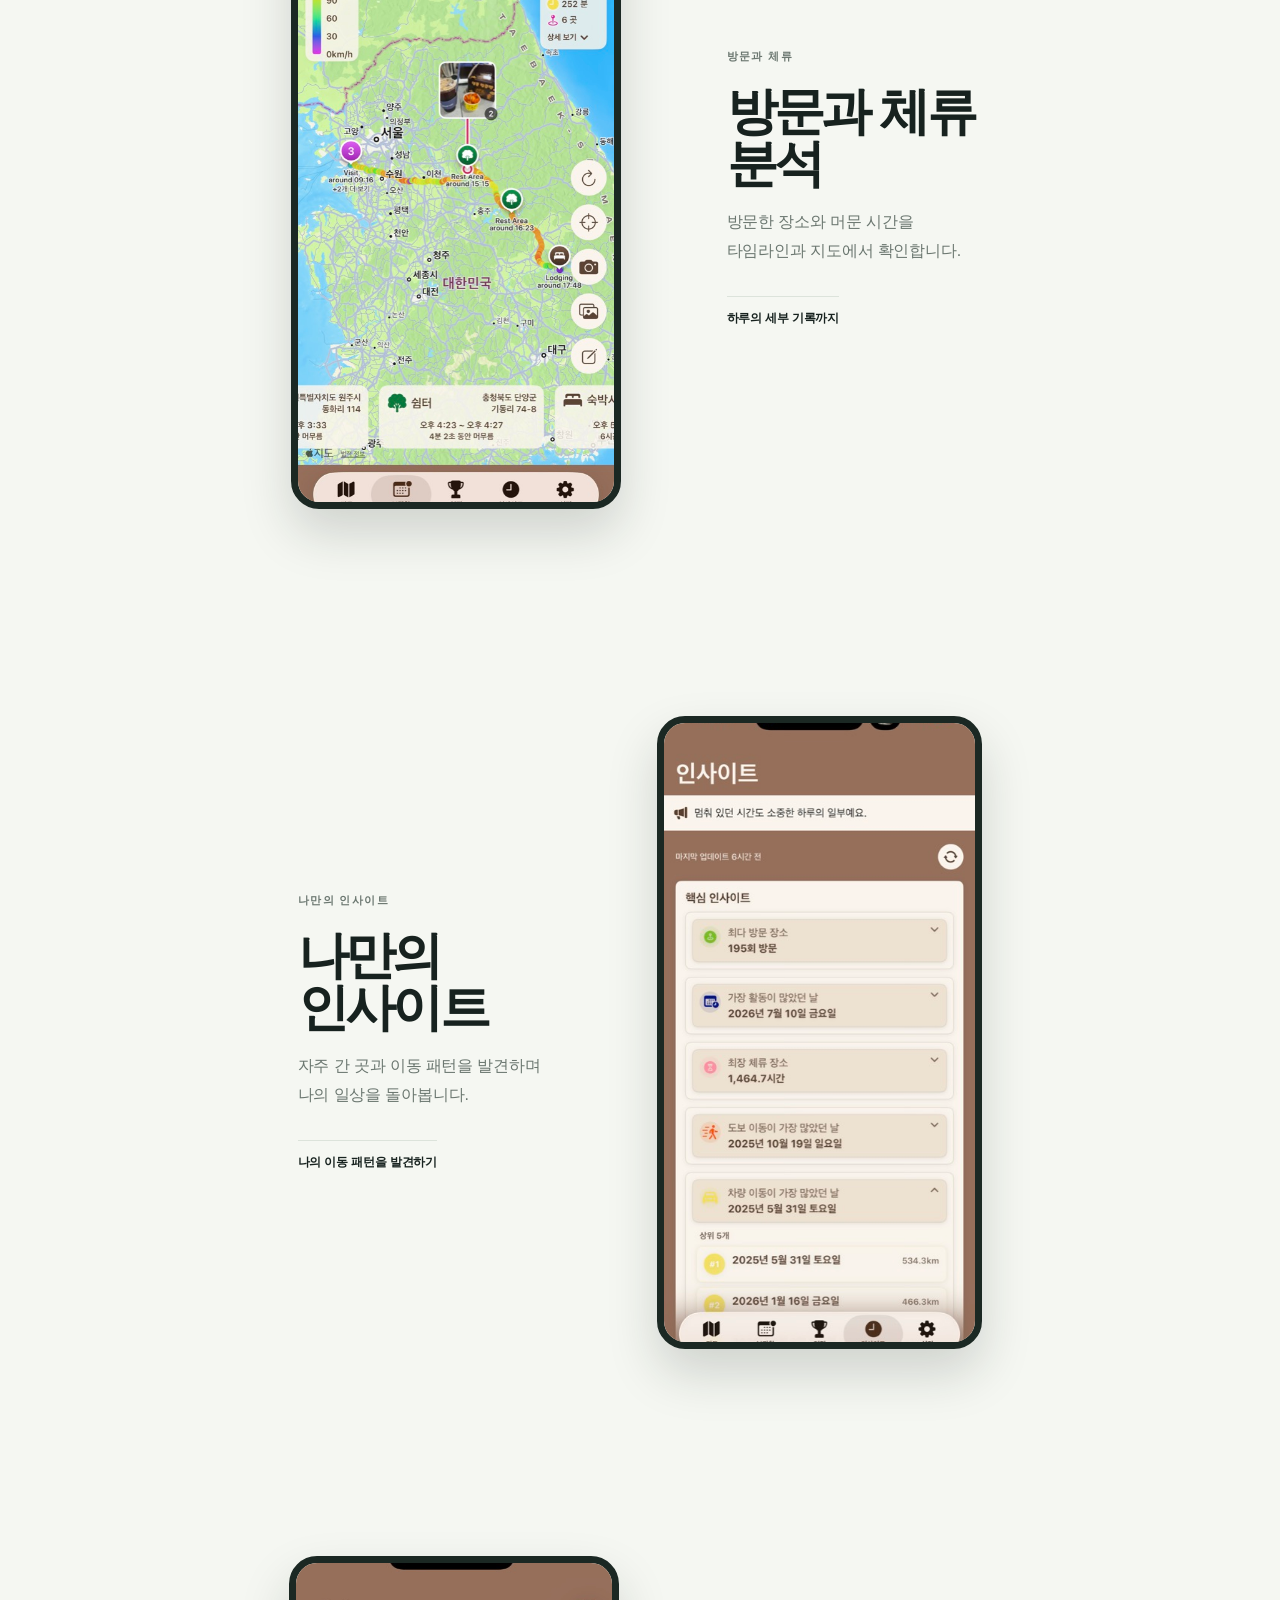
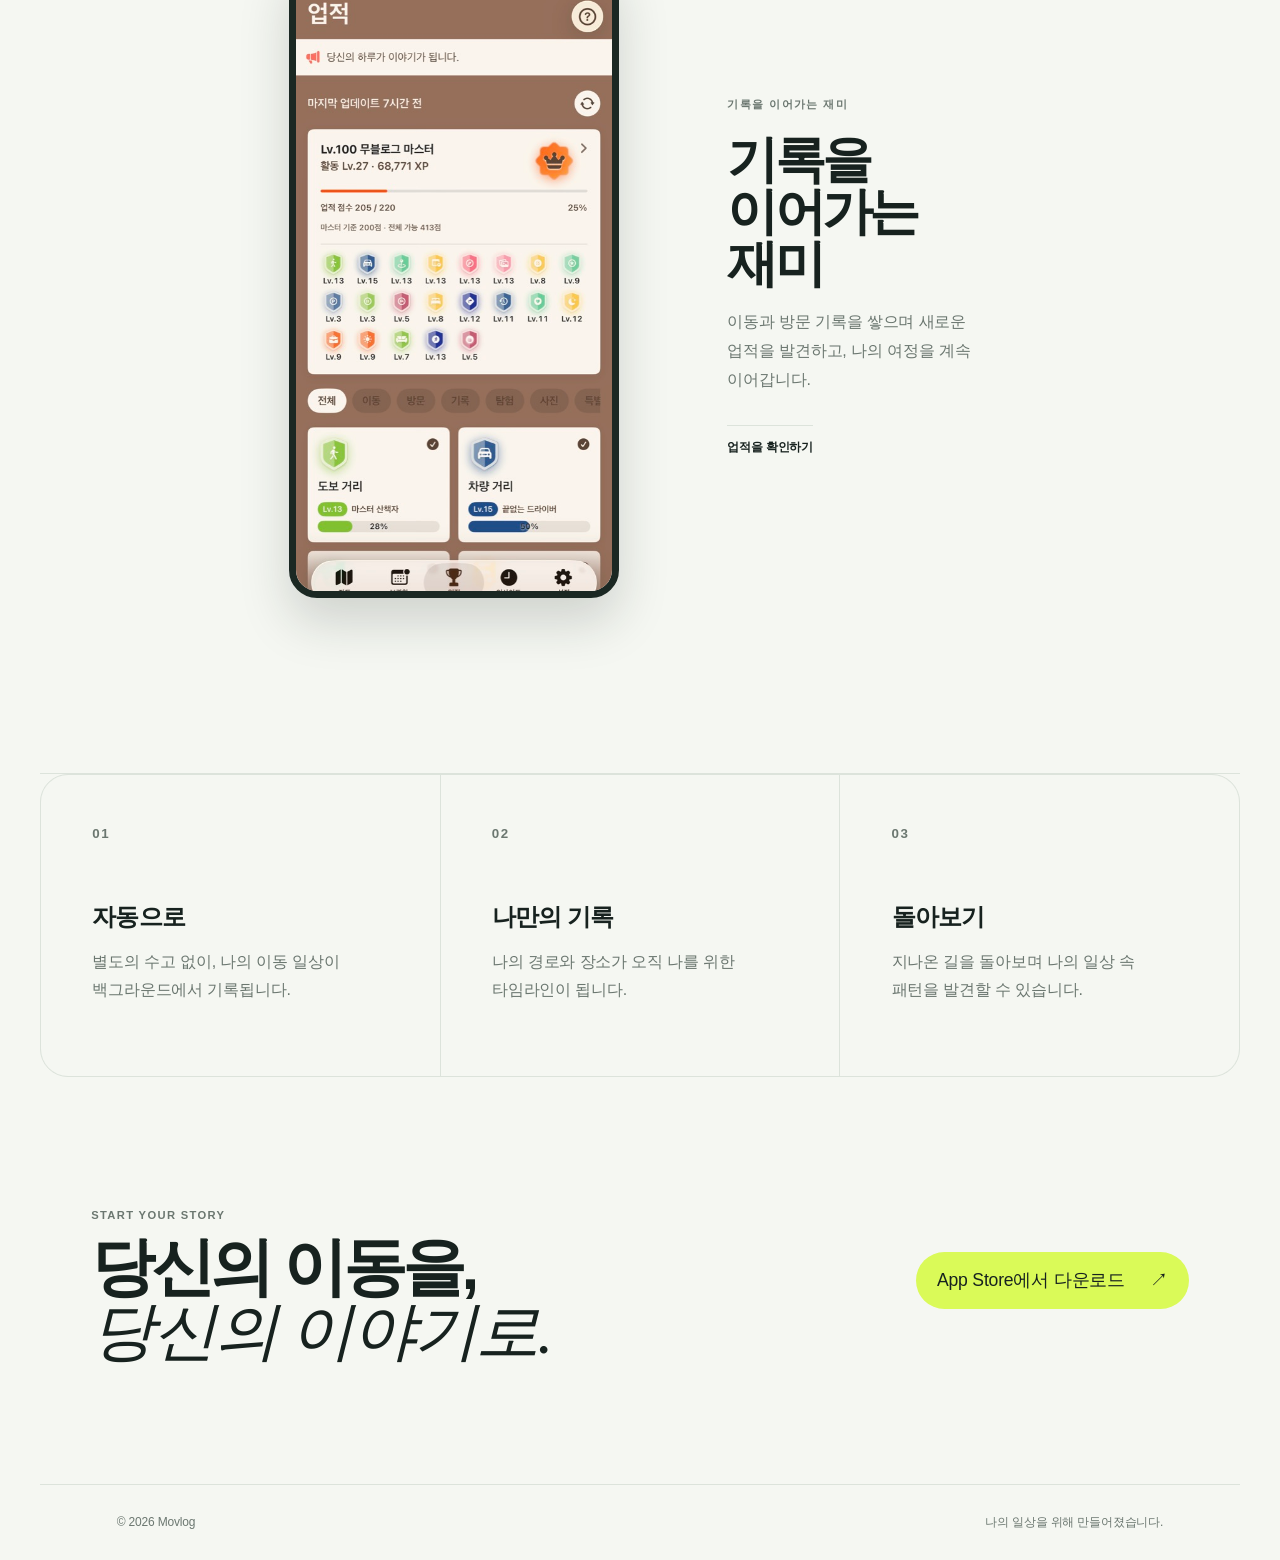
==== commit 8d13512a: "Add icon to updates navigation" ====
--- a/index.html
+++ b/index.html
@@ -1,6 +1,6 @@
 <!doctype html>
 <html lang="ko"><head><meta charset="utf-8"><meta name="viewport" content="width=device-width,initial-scale=1"><title>Movlog</title><meta name="description" content=""><link rel="stylesheet" href="styles.css?v=23"></head>
-<body><header><a class="logo" href="/"><img src="assets/movlog-icon.png" alt="Movlog app icon"><span>Movlog</span></a><nav><a href="#about" data-i18n="nav.about">Movlog란</a><a href="/updates.html" data-i18n="nav.updates">업데이트</a><button id="language-toggle" type="button" aria-label="언어 변경" title="언어 변경"><svg viewBox="0 0 24 24" aria-hidden="true"><circle cx="12" cy="12" r="9"></circle><path d="M3 12h18M12 3c2.4 2.5 3.6 5.5 3.6 9s-1.2 6.5-3.6 9-3.6-6.5-3.6-9S9.6 5.5 12 3ZM5.2 5.8c2 1.2 4.3 1.8 6.8 1.8s4.8-.6 6.8-1.8M5.2 18.2c2-1.2 4.3-1.8 6.8-1.8s4.8.6 6.8 1.8"></path></svg><span class="sr-only">언어 변경</span></button></nav></header>
+<body><header><a class="logo" href="/"><img src="assets/movlog-icon.png" alt="Movlog app icon"><span>Movlog</span></a><nav><a href="#about" data-i18n="nav.about">Movlog란</a><a class="updates-link" href="/updates.html" data-i18n="nav.updates"><svg viewBox="0 0 24 24" aria-hidden="true"><path d="M5 4h14v16H5z"></path><path d="M8 8h8M8 12h8M8 16h5"></path></svg><span>업데이트</span></a><button id="language-toggle" type="button" aria-label="언어 변경" title="언어 변경"><svg viewBox="0 0 24 24" aria-hidden="true"><circle cx="12" cy="12" r="9"></circle><path d="M3 12h18M12 3c2.4 2.5 3.6 5.5 3.6 9s-1.2 6.5-3.6 9-3.6-6.5-3.6-9S9.6 5.5 12 3ZM5.2 5.8c2 1.2 4.3 1.8 6.8 1.8s4.8-.6 6.8-1.8M5.2 18.2c2-1.2 4.3-1.8 6.8-1.8s4.8.6 6.8 1.8"></path></svg><span class="sr-only">언어 변경</span></button></nav></header>
 <main><section class="hero"><h1 data-i18n="hero.title">당신이 간 곳이<br><i>하나의 이야기가 됩니다.</i></h1><p class="intro" data-i18n="hero.description">Movlog는 나의 이동 일상을 조용히 기록합니다.</p><div class="hero-actions"><a class="cta" href="#about"><span data-i18n="hero.cta">Movlog 알아보기</span> <span>↗</span></a><a class="cta store-cta" href="https://apps.apple.com/kr/app/id6744460107" target="_blank" rel="noopener"><span data-i18n="hero.download">App Store에서 다운로드</span> <span>↗</span></a></div><div class="hero-preview"><img src="assets/screenshots/movlog-main.jpg" data-i18n-src="image.main" data-i18n-alt="image.main.alt" alt="Movlog 메인 지도 화면"><div class="preview-badge" data-i18n="map.today">오늘의 이동 기록</div></div></section>
 <section id="about" class="showcase story-flow">
 <div class="story-intro"><p class="eyebrow" data-i18n="showcase.eyebrow">MOVLOG를 직접 만나보세요</p><h2 data-i18n="showcase.title">당신의 하루를<br><i>한눈에 돌아보세요.</i></h2><p data-i18n="showcase.description">이동 경로부터 방문 장소, 사진과 인사이트까지. Movlog가 기록하는 하루를 직접 만나보세요.</p></div>
--- a/styles.css
+++ b/styles.css
@@ -494,3 +494,10 @@
     aspect-ratio:9/17.5;
   }
 }
+
+
+/* Updates navigation icon */
+.updates-link{display:inline-flex;align-items:center;justify-content:center;gap:7px;padding:0 12px;border:1px solid var(--line);border-radius:999px;color:var(--ink)!important;font-weight:700}
+.updates-link svg{width:17px;height:17px;fill:none;stroke:currentColor;stroke-width:1.6;stroke-linecap:round;stroke-linejoin:round}
+.updates-link:hover{background:var(--ink);color:var(--paper)!important}
+@media(max-width:800px){.updates-link{width:36px;height:36px;padding:0;border-radius:50%}.updates-link span{display:none}}
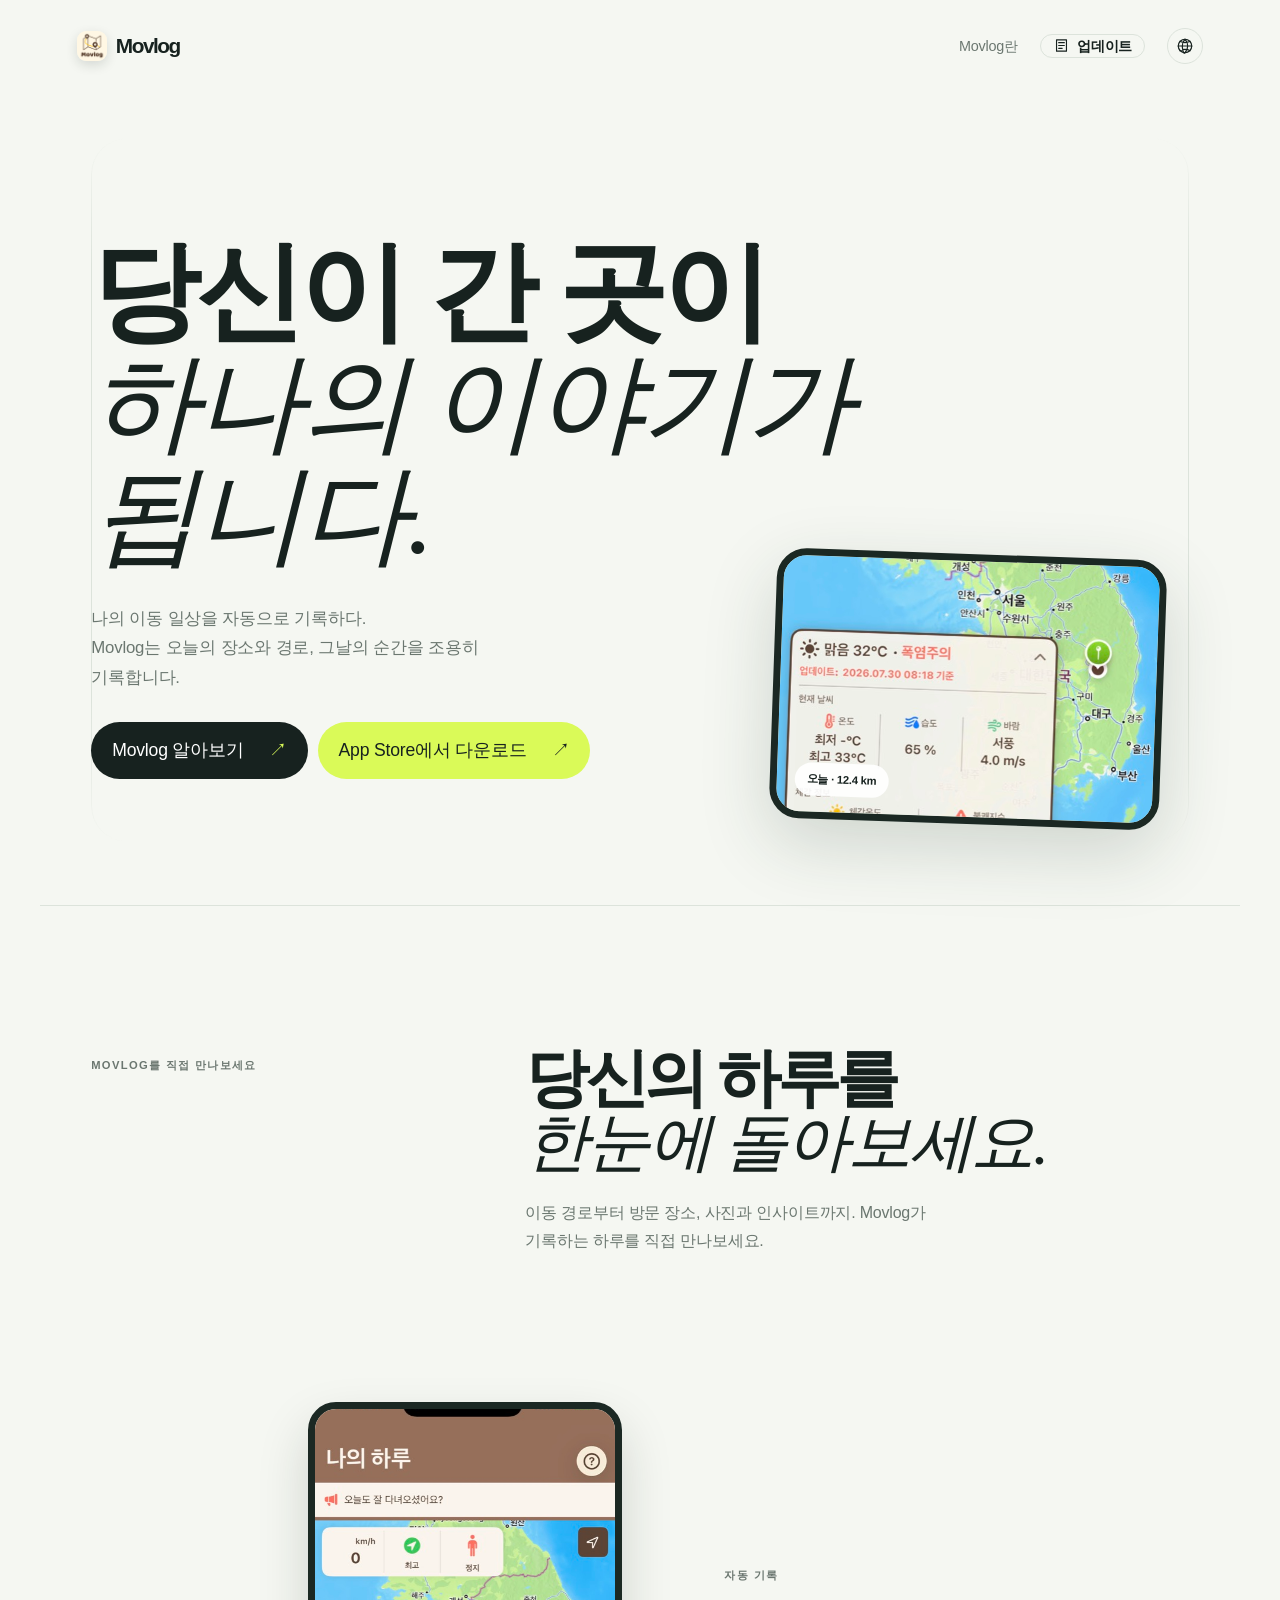
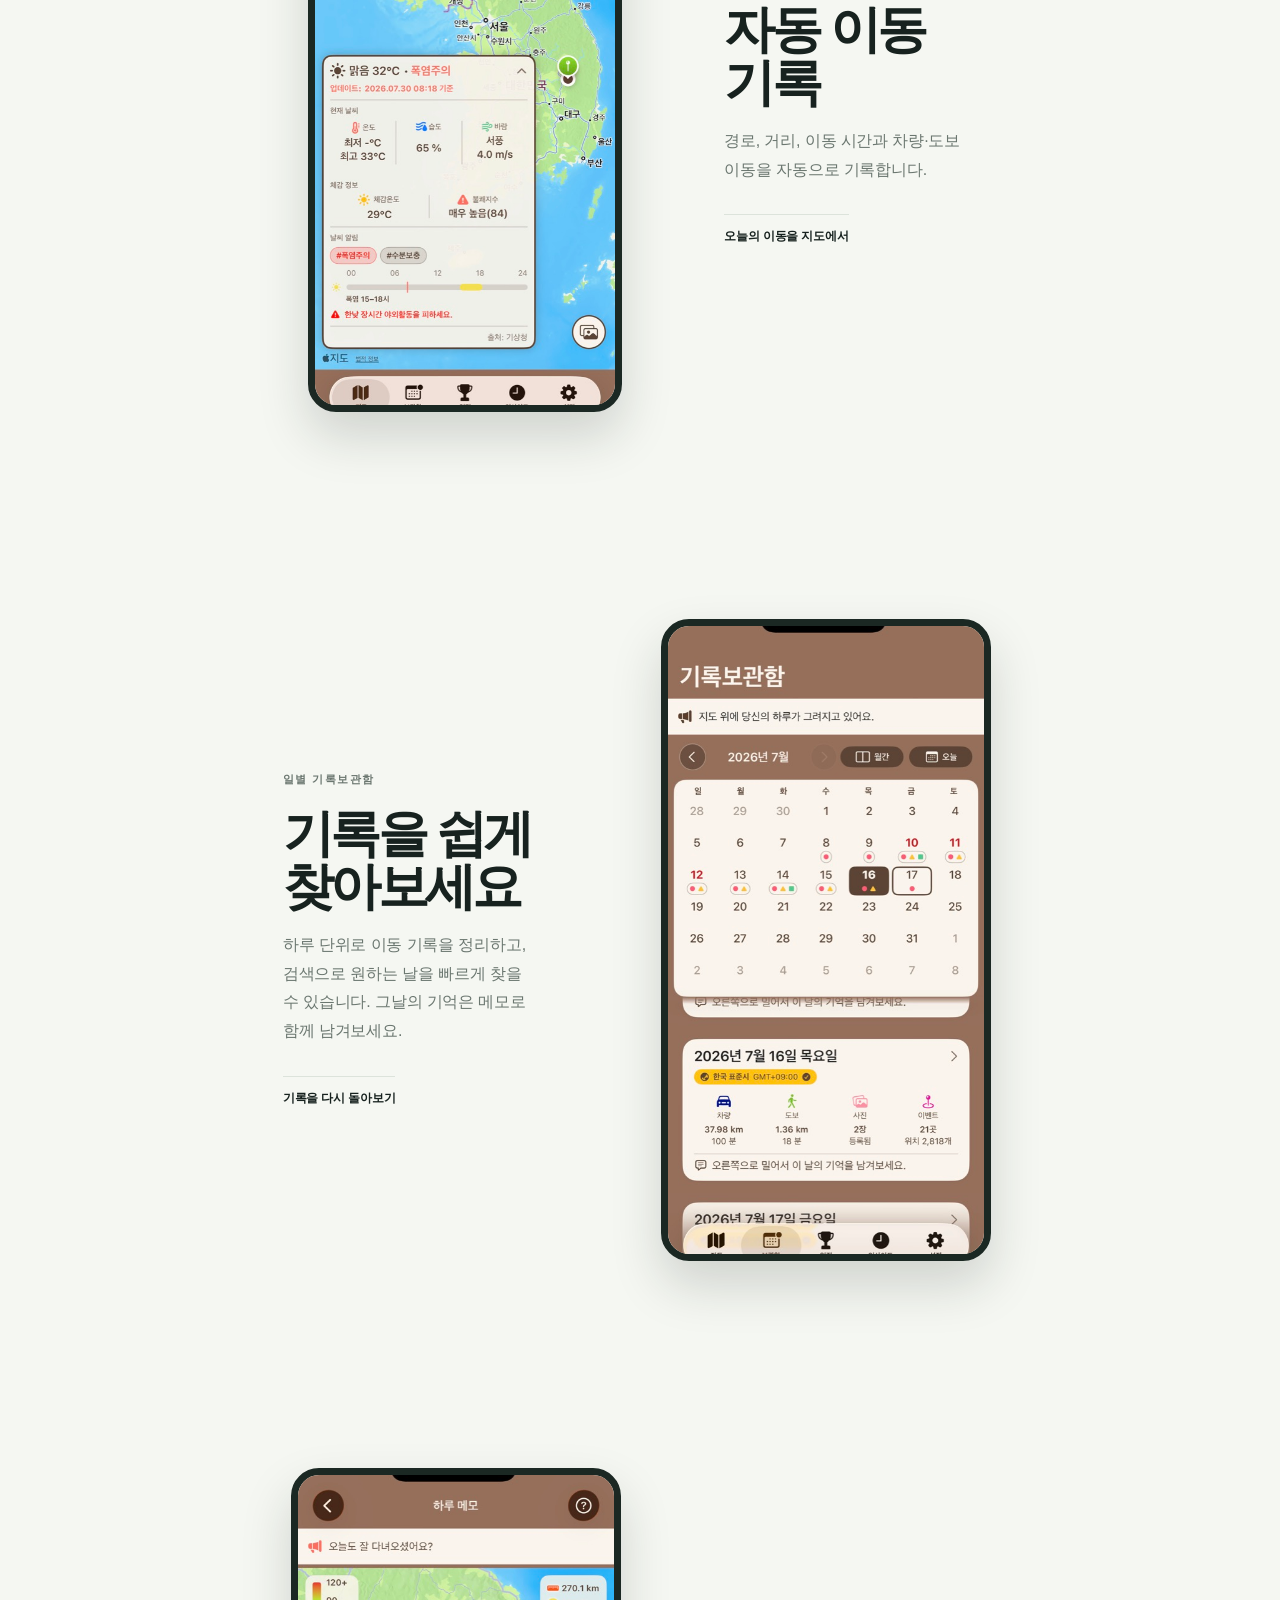
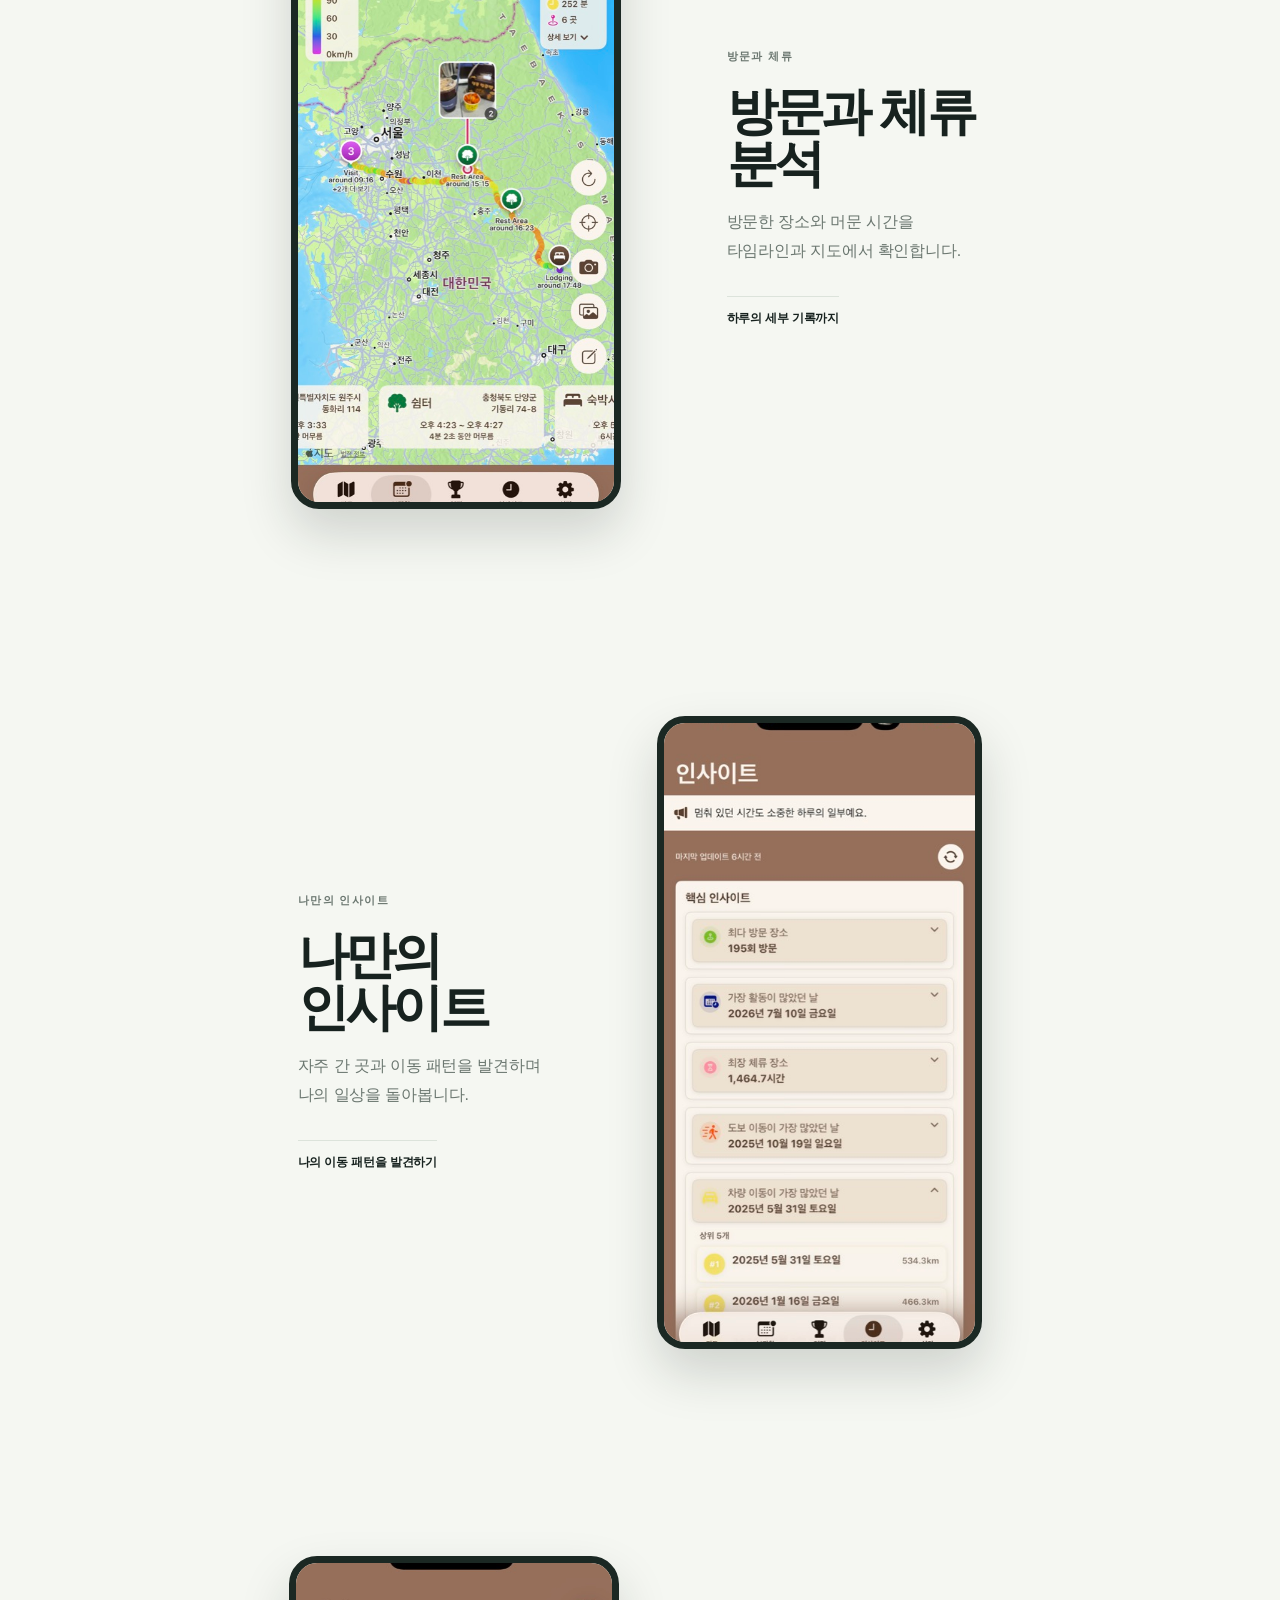
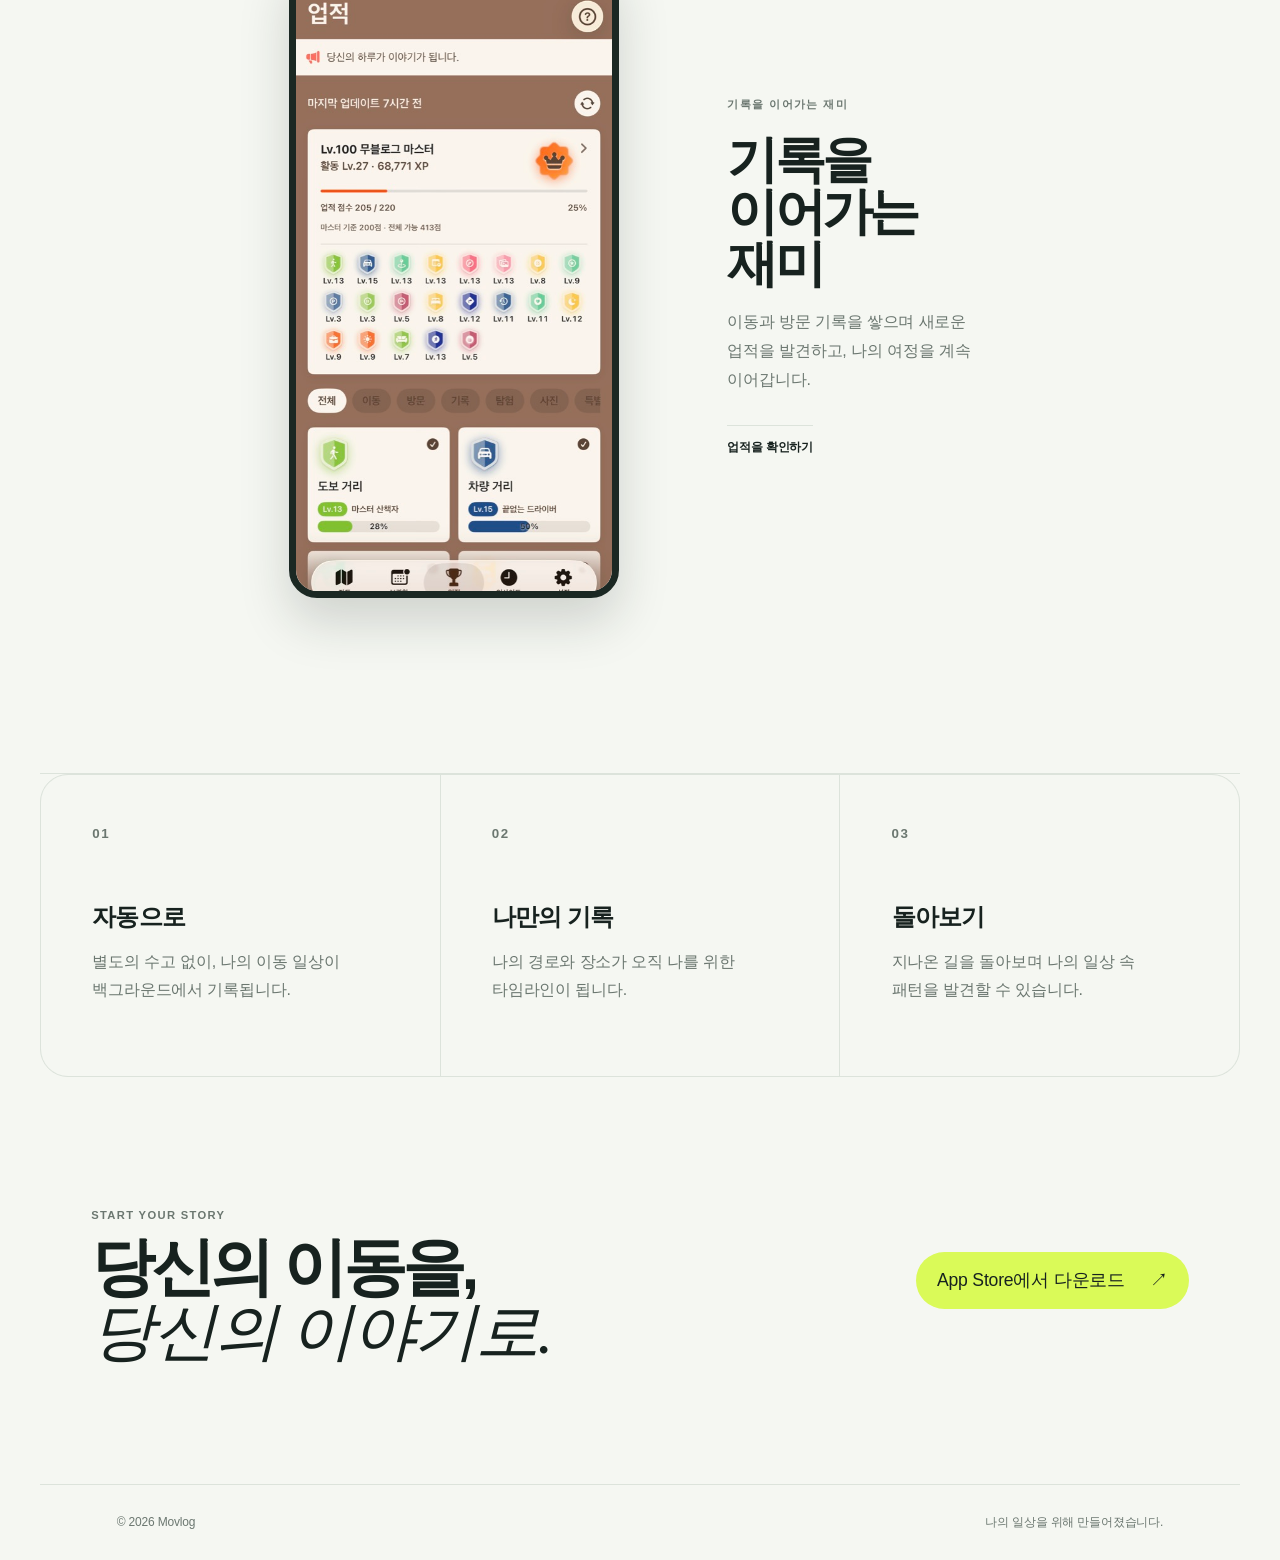
==== commit f0e87ba6: "Keep updates icon beside localized label" ====
--- a/index.html
+++ b/index.html
@@ -1,6 +1,6 @@
 <!doctype html>
 <html lang="ko"><head><meta charset="utf-8"><meta name="viewport" content="width=device-width,initial-scale=1"><title>Movlog</title><meta name="description" content=""><link rel="stylesheet" href="styles.css?v=23"></head>
-<body><header><a class="logo" href="/"><img src="assets/movlog-icon.png" alt="Movlog app icon"><span>Movlog</span></a><nav><a href="#about" data-i18n="nav.about">Movlog란</a><a class="updates-link" href="/updates.html" data-i18n="nav.updates"><svg viewBox="0 0 24 24" aria-hidden="true"><path d="M5 4h14v16H5z"></path><path d="M8 8h8M8 12h8M8 16h5"></path></svg><span>업데이트</span></a><button id="language-toggle" type="button" aria-label="언어 변경" title="언어 변경"><svg viewBox="0 0 24 24" aria-hidden="true"><circle cx="12" cy="12" r="9"></circle><path d="M3 12h18M12 3c2.4 2.5 3.6 5.5 3.6 9s-1.2 6.5-3.6 9-3.6-6.5-3.6-9S9.6 5.5 12 3ZM5.2 5.8c2 1.2 4.3 1.8 6.8 1.8s4.8-.6 6.8-1.8M5.2 18.2c2-1.2 4.3-1.8 6.8-1.8s4.8.6 6.8 1.8"></path></svg><span class="sr-only">언어 변경</span></button></nav></header>
+<body><header><a class="logo" href="/"><img src="assets/movlog-icon.png" alt="Movlog app icon"><span>Movlog</span></a><nav><a href="#about" data-i18n="nav.about">Movlog란</a><a class="updates-link" href="/updates.html"><svg viewBox="0 0 24 24" aria-hidden="true"><path d="M5 4h14v16H5z"></path><path d="M8 8h8M8 12h8M8 16h5"></path></svg><span data-i18n="nav.updates">업데이트</span></a><button id="language-toggle" type="button" aria-label="언어 변경" title="언어 변경"><svg viewBox="0 0 24 24" aria-hidden="true"><circle cx="12" cy="12" r="9"></circle><path d="M3 12h18M12 3c2.4 2.5 3.6 5.5 3.6 9s-1.2 6.5-3.6 9-3.6-6.5-3.6-9S9.6 5.5 12 3ZM5.2 5.8c2 1.2 4.3 1.8 6.8 1.8s4.8-.6 6.8-1.8M5.2 18.2c2-1.2 4.3-1.8 6.8-1.8s4.8.6 6.8 1.8"></path></svg><span class="sr-only">언어 변경</span></button></nav></header>
 <main><section class="hero"><h1 data-i18n="hero.title">당신이 간 곳이<br><i>하나의 이야기가 됩니다.</i></h1><p class="intro" data-i18n="hero.description">Movlog는 나의 이동 일상을 조용히 기록합니다.</p><div class="hero-actions"><a class="cta" href="#about"><span data-i18n="hero.cta">Movlog 알아보기</span> <span>↗</span></a><a class="cta store-cta" href="https://apps.apple.com/kr/app/id6744460107" target="_blank" rel="noopener"><span data-i18n="hero.download">App Store에서 다운로드</span> <span>↗</span></a></div><div class="hero-preview"><img src="assets/screenshots/movlog-main.jpg" data-i18n-src="image.main" data-i18n-alt="image.main.alt" alt="Movlog 메인 지도 화면"><div class="preview-badge" data-i18n="map.today">오늘의 이동 기록</div></div></section>
 <section id="about" class="showcase story-flow">
 <div class="story-intro"><p class="eyebrow" data-i18n="showcase.eyebrow">MOVLOG를 직접 만나보세요</p><h2 data-i18n="showcase.title">당신의 하루를<br><i>한눈에 돌아보세요.</i></h2><p data-i18n="showcase.description">이동 경로부터 방문 장소, 사진과 인사이트까지. Movlog가 기록하는 하루를 직접 만나보세요.</p></div>
